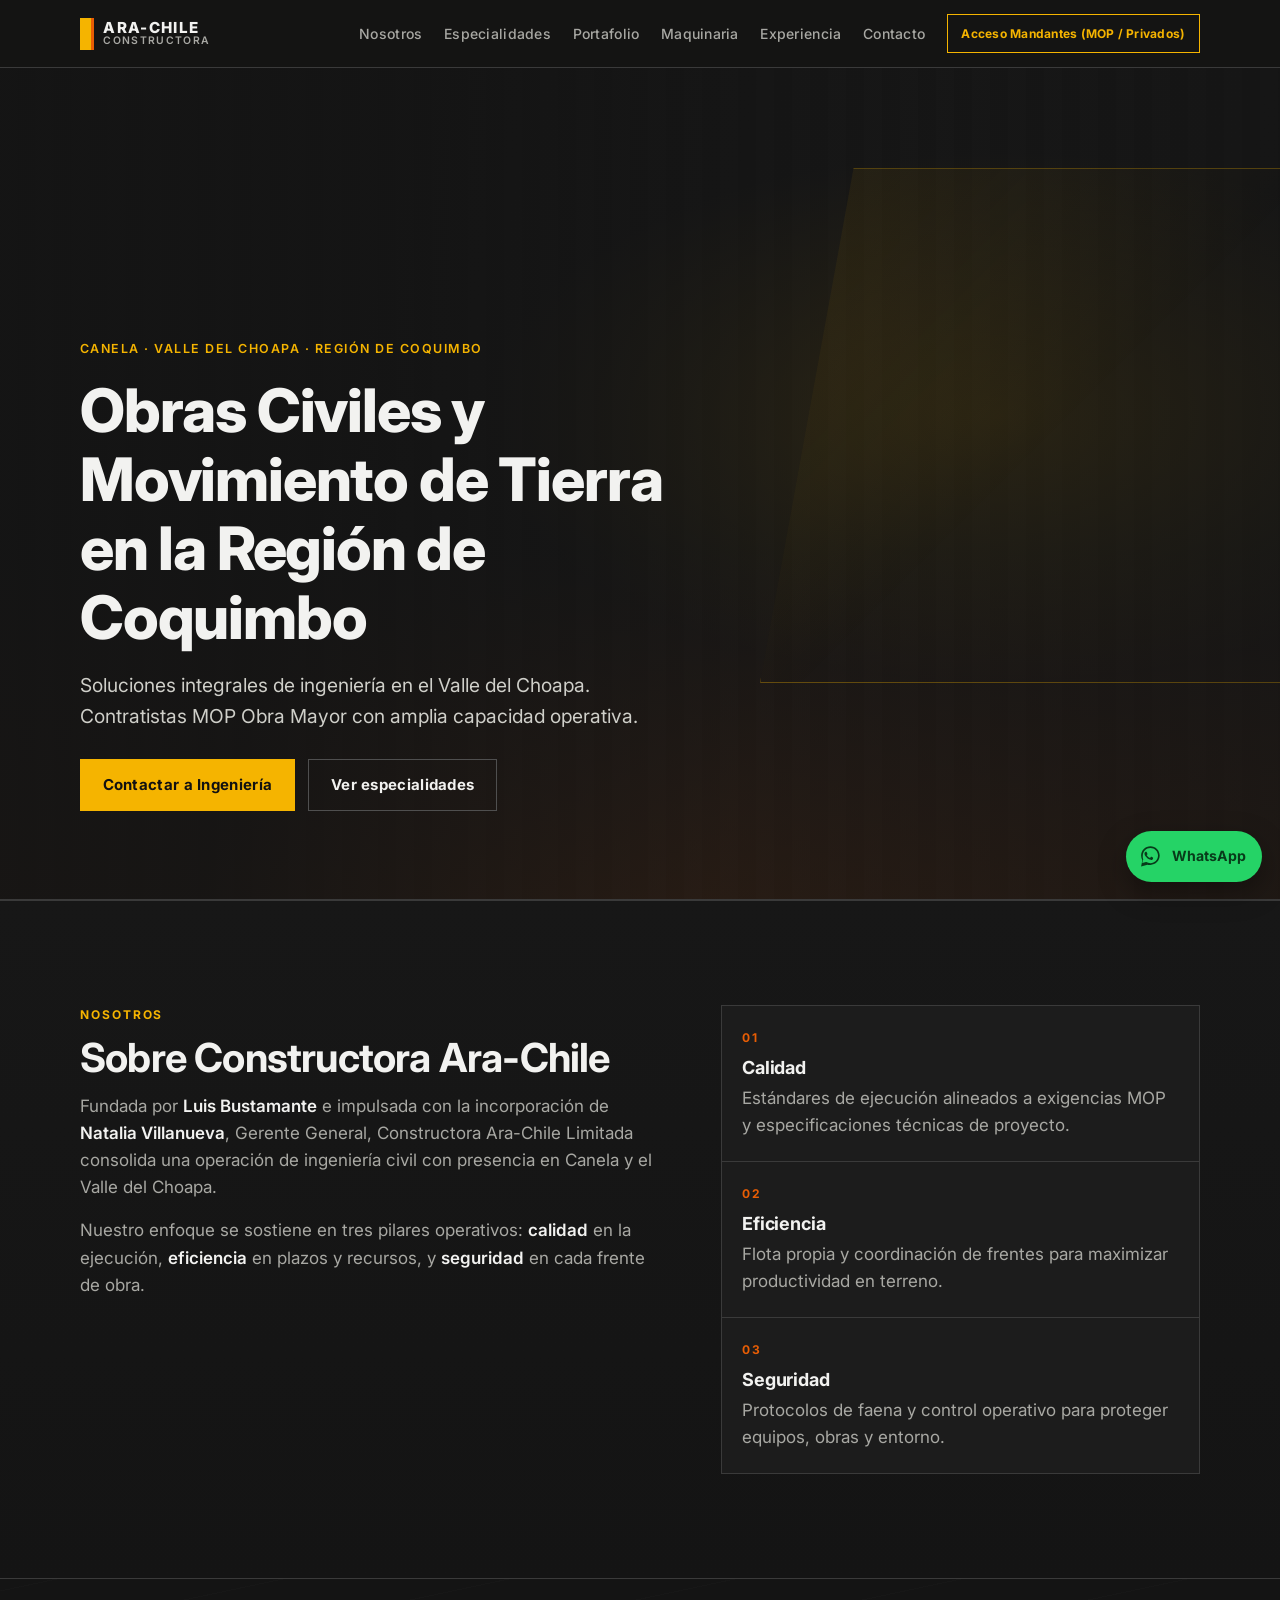
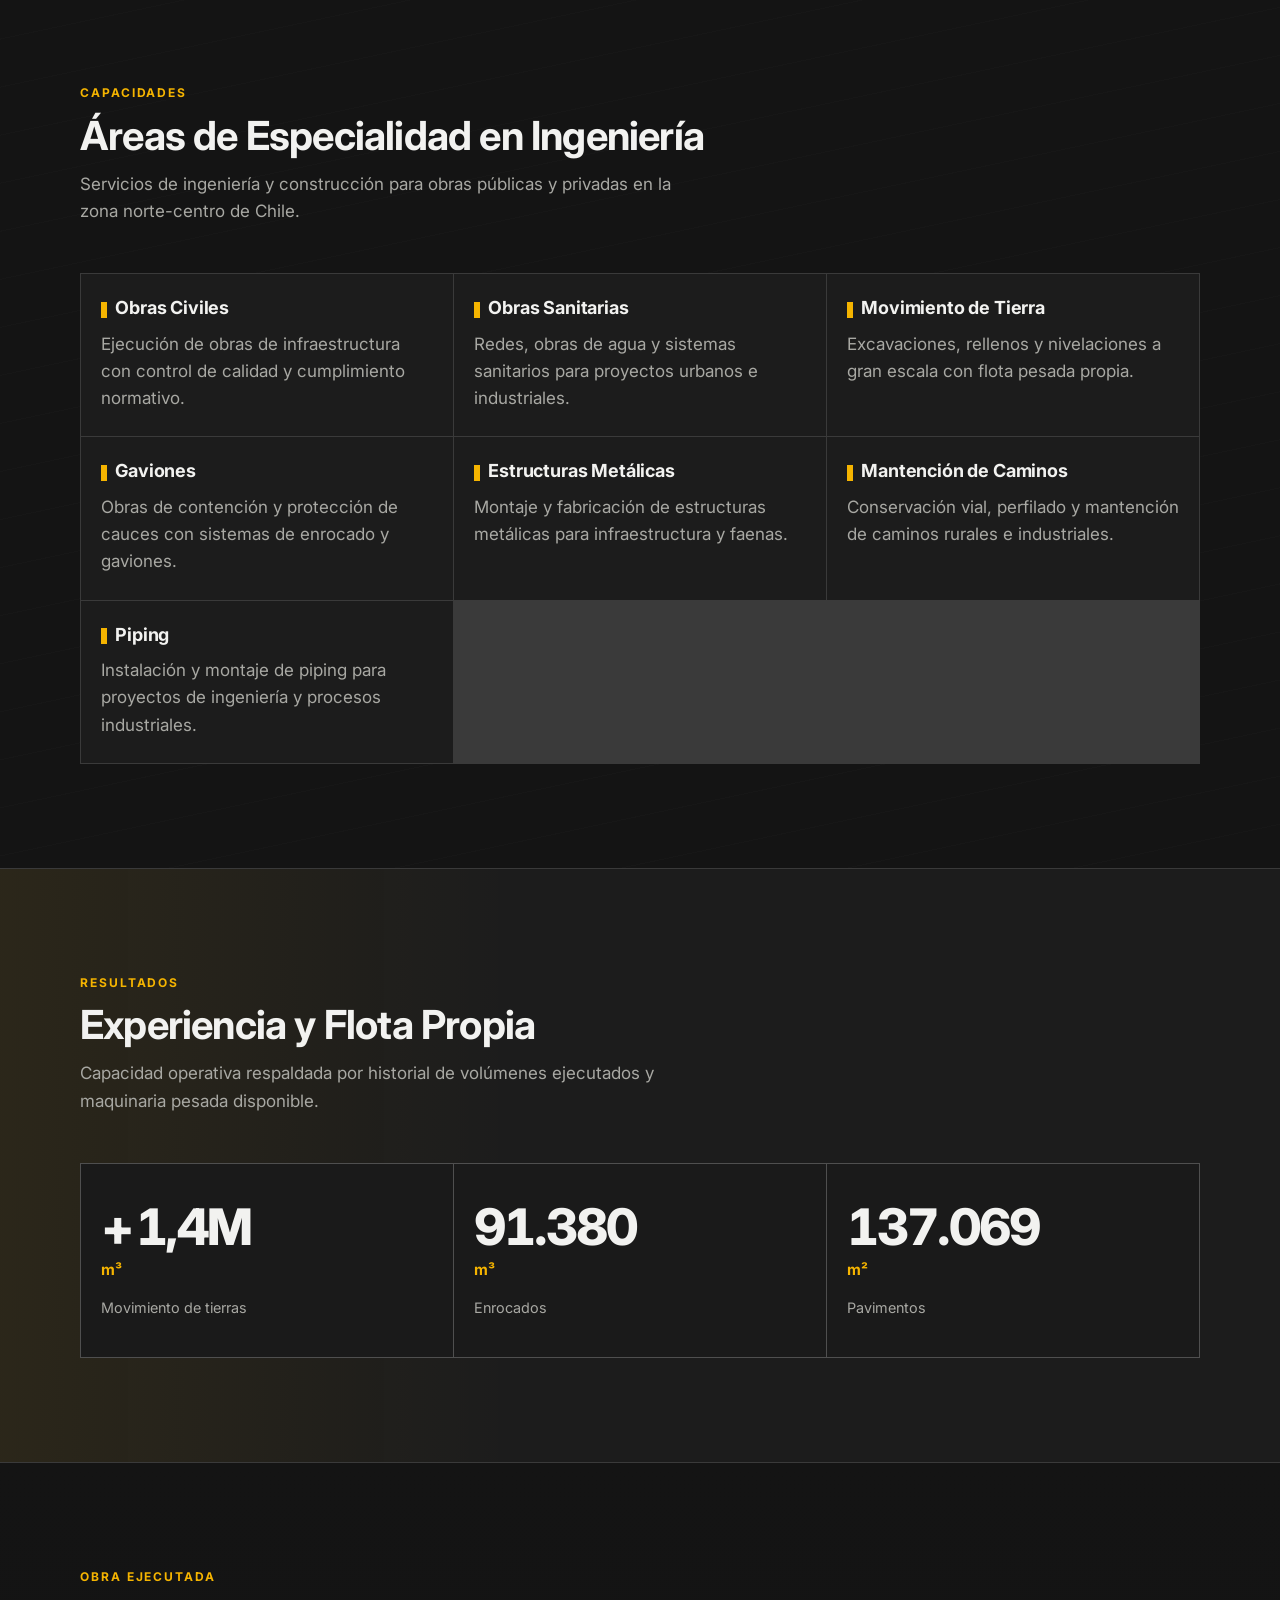
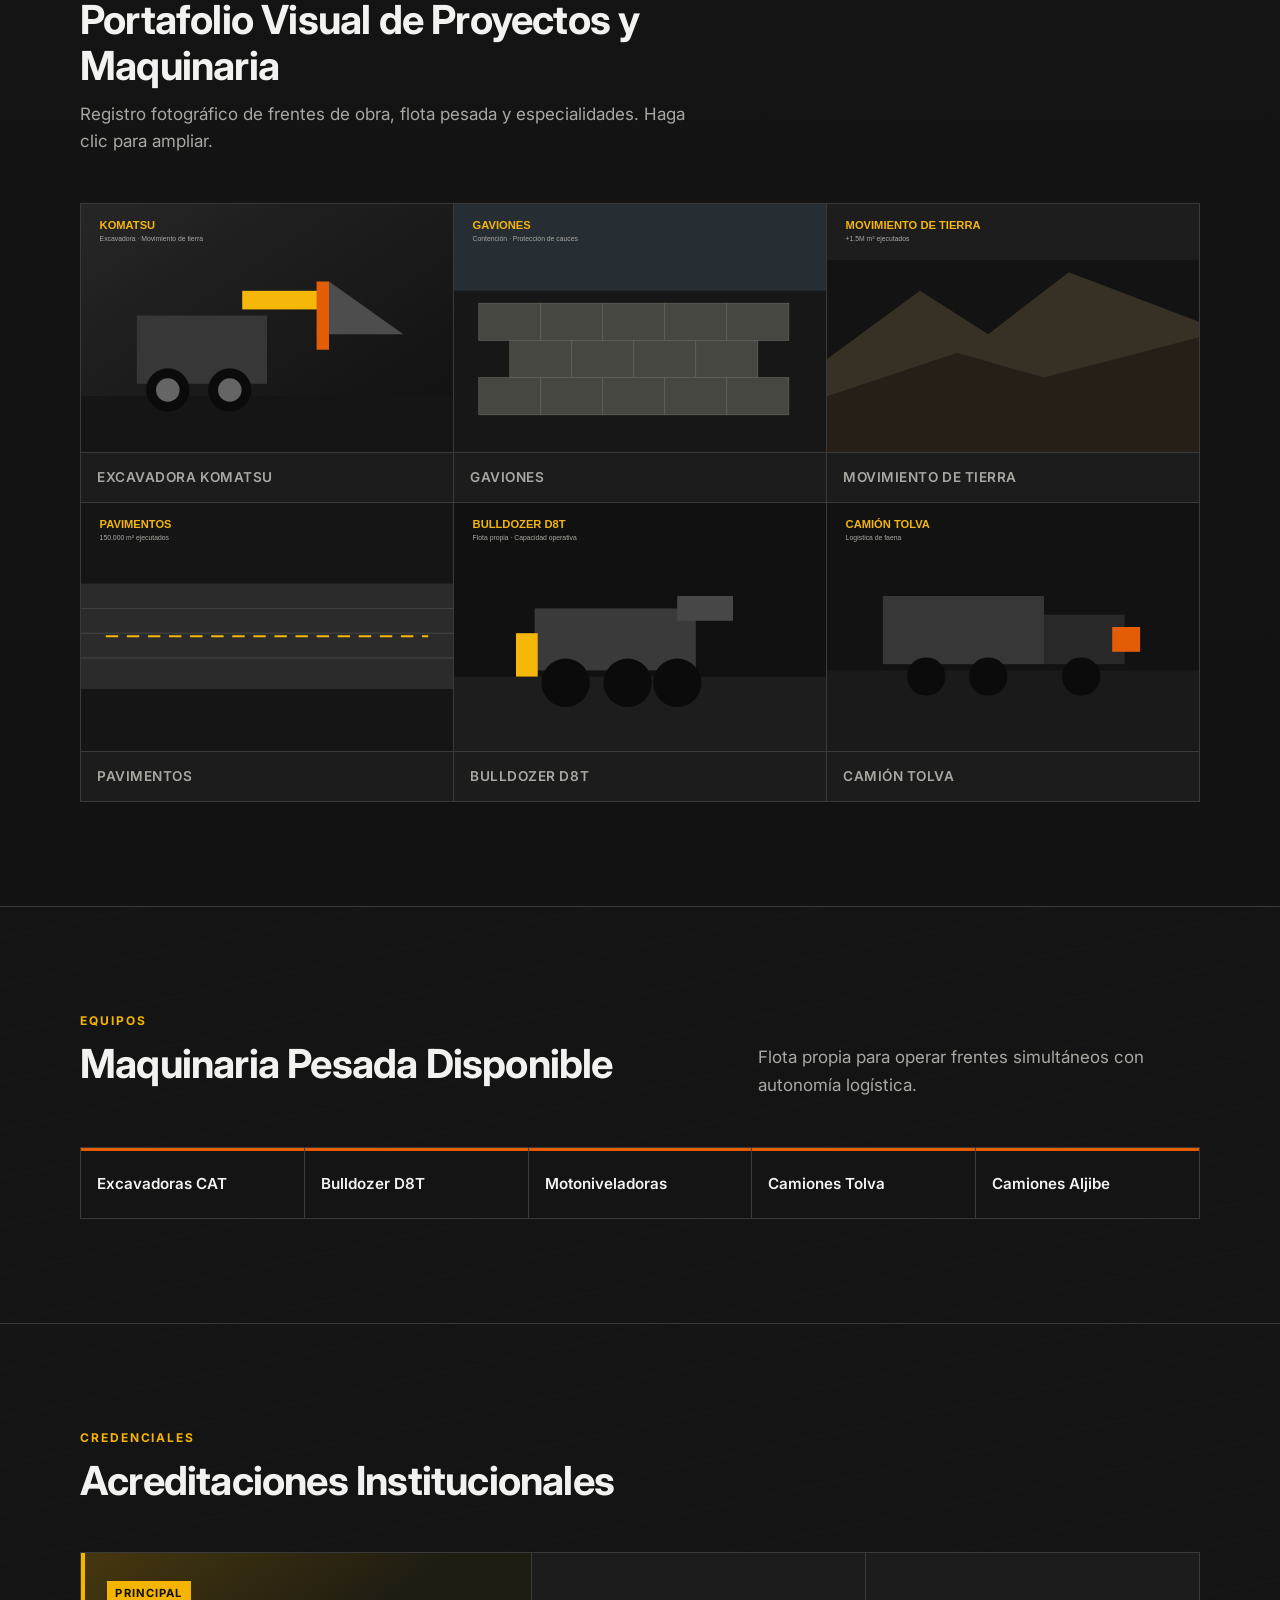
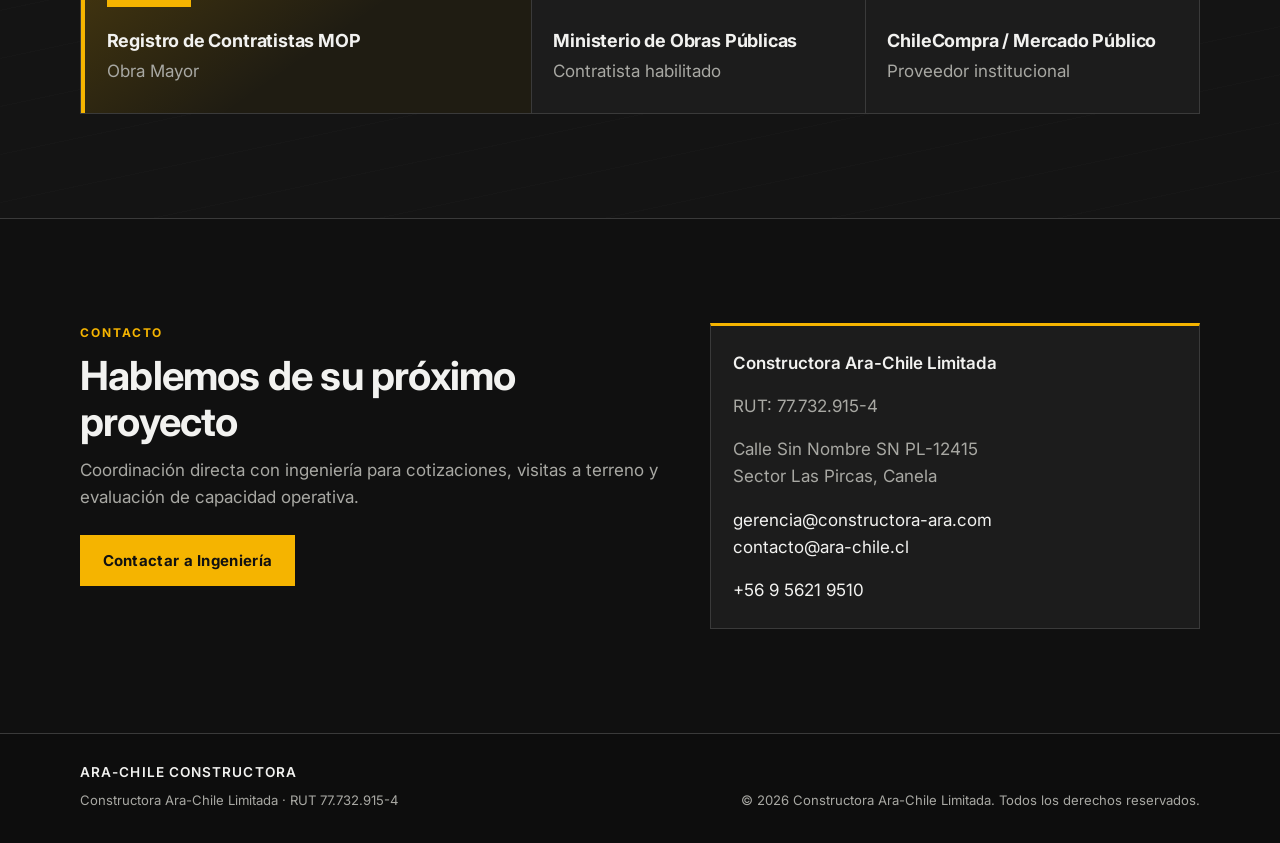
==== index.html @ ba10205c "feat: estructura inicial seo y portal de mandantes b2b para ara chile" ====
<!DOCTYPE html>
<html lang="es-CL">
<head>
  <meta charset="UTF-8">
  <meta name="viewport" content="width=device-width, initial-scale=1">
  <title>Constructora Ara-Chile | Obras Civiles y Movimiento de Tierra en Coquimbo y Choapa</title>
  <meta name="description" content="Empresa constructora en Canela, Valle del Choapa. Especialistas en obras civiles, sanitarias, gaviones y movimiento de tierra. Contratista MOP Obra Mayor.">
  <meta name="robots" content="index, follow">
  <meta name="geo.region" content="CL-CO">
  <meta name="geo.placename" content="Canela, Región de Coquimbo">
  <link rel="canonical" href="https://constructora-ara.com/">

  <meta property="og:type" content="website">
  <meta property="og:locale" content="es_CL">
  <meta property="og:title" content="Constructora Ara-Chile | Obras Civiles y Movimiento de Tierra">
  <meta property="og:description" content="Empresa constructora en Canela, Valle del Choapa. Especialistas en obras civiles, sanitarias, gaviones y movimiento de tierra. Contratista MOP Obra Mayor.">
  <meta property="og:url" content="https://constructora-ara.com/">

  <link rel="preconnect" href="https://fonts.googleapis.com">
  <link rel="preconnect" href="https://fonts.gstatic.com" crossorigin>
  <link href="https://fonts.googleapis.com/css2?family=Inter:wght@400;500;600;700;800&display=swap" rel="stylesheet">
  <link rel="stylesheet" href="style.css">

  <script type="application/ld+json">
  {
    "@context": "https://schema.org",
    "@type": "ConstructionBusiness",
    "name": "Constructora Ara-Chile Limitada",
    "alternateName": "ARA-CHILE CONSTRUCTORA",
    "legalName": "Constructora Ara-Chile Limitada",
    "taxID": "77.732.915-4",
    "url": "https://constructora-ara.com/",
    "telephone": "+56956219510",
    "email": [
      "gerencia@constructora-ara.com",
      "contacto@ara-chile.cl"
    ],
    "address": {
      "@type": "PostalAddress",
      "streetAddress": "Calle Sin Nombre SN PL-12415, Sector Las Pircas",
      "addressLocality": "Canela",
      "addressRegion": "Región de Coquimbo",
      "addressCountry": "CL"
    },
    "areaServed": [
      { "@type": "AdministrativeArea", "name": "Región de Coquimbo" },
      { "@type": "City", "name": "Canela" },
      { "@type": "Place", "name": "Valle del Choapa" }
    ],
    "founder": {
      "@type": "Person",
      "name": "Luis Bustamante"
    },
    "employee": {
      "@type": "Person",
      "name": "Natalia Villanueva",
      "jobTitle": "Gerente General"
    },
    "knowsAbout": [
      "Obras Civiles",
      "Obras Sanitarias",
      "Movimiento de Tierra",
      "Gaviones",
      "Estructuras Metálicas",
      "Mantención de Caminos",
      "Piping"
    ],
    "description": "Empresa constructora en Canela, Valle del Choapa. Especialistas en obras civiles, sanitarias, gaviones y movimiento de tierra. Contratista MOP Obra Mayor."
  }
  </script>
</head>
<body>
  <a class="skip-link" href="#contenido">Saltar al contenido</a>

  <header class="site-header">
    <div class="container header-inner">
      <a class="logo" href="#inicio" aria-label="ARA-CHILE Constructora — Inicio">
        <span class="logo-mark" aria-hidden="true"></span>
        <span class="logo-text">
          <strong>ARA-CHILE</strong>
          <span>CONSTRUCTORA</span>
        </span>
      </a>

      <button class="nav-toggle" type="button" aria-expanded="false" aria-controls="nav-principal" aria-label="Abrir menú">
        <span></span><span></span>
      </button>

      <nav id="nav-principal" class="site-nav" aria-label="Principal">
        <ul>
          <li><a href="#nosotros">Nosotros</a></li>
          <li><a href="#especialidades">Especialidades</a></li>
          <li><a href="#portafolio">Portafolio</a></li>
          <li><a href="#maquinaria">Maquinaria</a></li>
          <li><a href="#experiencia">Experiencia</a></li>
          <li><a href="#contacto">Contacto</a></li>
          <li>
            <button type="button" class="btn-mandantes" data-open-modal="modal-mandantes">
              Acceso Mandantes (MOP / Privados)
            </button>
          </li>
        </ul>
      </nav>
    </div>
  </header>

  <main id="contenido">
    <section id="inicio" class="hero" aria-labelledby="hero-title">
      <div class="hero-bg" aria-hidden="true"></div>
      <div class="container hero-content">
        <p class="hero-eyebrow">Canela · Valle del Choapa · Región de Coquimbo</p>
        <h1 id="hero-title">Obras Civiles y Movimiento de Tierra en la Región de Coquimbo</h1>
        <p class="hero-lead">Soluciones integrales de ingeniería en el Valle del Choapa. Contratistas MOP Obra Mayor con amplia capacidad operativa.</p>
        <div class="hero-cta">
          <a class="btn btn-primary" href="https://wa.me/56956219510?text=Hola%20Constructora%20Ara-Chile.%20Me%20interesa%20consultar%20por%20servicios%20de%20ingenier%C3%ADa%20en%20el%20Valle%20del%20Choapa." target="_blank" rel="noopener noreferrer">Contactar a Ingeniería</a>
          <a class="btn btn-ghost" href="#especialidades">Ver especialidades</a>
        </div>
      </div>
    </section>

    <section id="nosotros" class="section section-nosotros" aria-labelledby="nosotros-title">
      <div class="container split">
        <div class="split-copy">
          <p class="section-label">Nosotros</p>
          <h2 id="nosotros-title">Sobre Constructora Ara-Chile</h2>
          <p>Fundada por <strong>Luis Bustamante</strong> e impulsada con la incorporación de <strong>Natalia Villanueva</strong>, Gerente General, Constructora Ara-Chile Limitada consolida una operación de ingeniería civil con presencia en Canela y el Valle del Choapa.</p>
          <p>Nuestro enfoque se sostiene en tres pilares operativos: <strong>calidad</strong> en la ejecución, <strong>eficiencia</strong> en plazos y recursos, y <strong>seguridad</strong> en cada frente de obra.</p>
        </div>
        <ul class="pillars" aria-label="Pilares operativos">
          <li>
            <span class="pillar-num">01</span>
            <h3>Calidad</h3>
            <p>Estándares de ejecución alineados a exigencias MOP y especificaciones técnicas de proyecto.</p>
          </li>
          <li>
            <span class="pillar-num">02</span>
            <h3>Eficiencia</h3>
            <p>Flota propia y coordinación de frentes para maximizar productividad en terreno.</p>
          </li>
          <li>
            <span class="pillar-num">03</span>
            <h3>Seguridad</h3>
            <p>Protocolos de faena y control operativo para proteger equipos, obras y entorno.</p>
          </li>
        </ul>
      </div>
    </section>

    <section id="especialidades" class="section section-especialidades" aria-labelledby="especialidades-title">
      <div class="container">
        <div class="section-head">
          <p class="section-label">Capacidades</p>
          <h2 id="especialidades-title">Áreas de Especialidad en Ingeniería</h2>
          <p class="section-intro">Servicios de ingeniería y construcción para obras públicas y privadas en la zona norte-centro de Chile.</p>
        </div>

        <div class="specialty-grid">
          <article>
            <h3>Obras Civiles</h3>
            <p>Ejecución de obras de infraestructura con control de calidad y cumplimiento normativo.</p>
          </article>
          <article>
            <h3>Obras Sanitarias</h3>
            <p>Redes, obras de agua y sistemas sanitarios para proyectos urbanos e industriales.</p>
          </article>
          <article>
            <h3>Movimiento de Tierra</h3>
            <p>Excavaciones, rellenos y nivelaciones a gran escala con flota pesada propia.</p>
          </article>
          <article>
            <h3>Gaviones</h3>
            <p>Obras de contención y protección de cauces con sistemas de enrocado y gaviones.</p>
          </article>
          <article>
            <h3>Estructuras Metálicas</h3>
            <p>Montaje y fabricación de estructuras metálicas para infraestructura y faenas.</p>
          </article>
          <article>
            <h3>Mantención de Caminos</h3>
            <p>Conservación vial, perfilado y mantención de caminos rurales e industriales.</p>
          </article>
          <article class="specialty-wide">
            <h3>Piping</h3>
            <p>Instalación y montaje de piping para proyectos de ingeniería y procesos industriales.</p>
          </article>
        </div>
      </div>
    </section>

    <section id="experiencia" class="section section-experiencia" aria-labelledby="experiencia-title">
      <div class="container">
        <div class="section-head">
          <p class="section-label">Resultados</p>
          <h2 id="experiencia-title">Experiencia y Flota Propia</h2>
          <p class="section-intro">Capacidad operativa respaldada por historial de volúmenes ejecutados y maquinaria pesada disponible.</p>
        </div>

        <div class="stats" role="list" aria-label="Métricas de experiencia">
          <div class="stat" role="listitem">
            <p class="stat-value">
              <span class="stat-prefix">+</span><span class="counter" data-target="1500000" data-suffix="M" data-divisor="1000000" data-decimals="1">0</span>
            </p>
            <p class="stat-unit">m³</p>
            <p class="stat-label">Movimiento de tierras</p>
          </div>
          <div class="stat" role="listitem">
            <p class="stat-value">
              <span class="counter" data-target="100000">0</span>
            </p>
            <p class="stat-unit">m³</p>
            <p class="stat-label">Enrocados</p>
          </div>
          <div class="stat" role="listitem">
            <p class="stat-value">
              <span class="counter" data-target="150000">0</span>
            </p>
            <p class="stat-unit">m²</p>
            <p class="stat-label">Pavimentos</p>
          </div>
        </div>
      </div>
    </section>

    <section id="portafolio" class="section section-portafolio" aria-labelledby="portafolio-title">
      <div class="container">
        <div class="section-head">
          <p class="section-label">Obra ejecutada</p>
          <h2 id="portafolio-title">Portafolio Visual de Proyectos y Maquinaria</h2>
          <p class="section-intro">Registro fotográfico de frentes de obra, flota pesada y especialidades. Haga clic para ampliar.</p>
        </div>

        <div class="gallery-grid">
          <figure class="gallery-item">
            <button type="button" class="gallery-trigger" aria-label="Ampliar: Excavadora KOMATSU">
              <img class="img-lightbox" src="assets/portfolio-komatsu.svg" alt="Excavadora KOMATSU en faena de movimiento de tierra" width="1200" height="800" loading="lazy">
            </button>
            <figcaption>Excavadora KOMATSU</figcaption>
          </figure>
          <figure class="gallery-item">
            <button type="button" class="gallery-trigger" aria-label="Ampliar: Obra de gaviones">
              <img class="img-lightbox" src="assets/portfolio-gaviones.svg" alt="Obra de gaviones para contención y protección de cauces" width="1200" height="800" loading="lazy">
            </button>
            <figcaption>Gaviones</figcaption>
          </figure>
          <figure class="gallery-item">
            <button type="button" class="gallery-trigger" aria-label="Ampliar: Movimiento de tierra">
              <img class="img-lightbox" src="assets/portfolio-tierra.svg" alt="Frente de movimiento de tierra en el Valle del Choapa" width="1200" height="800" loading="lazy">
            </button>
            <figcaption>Movimiento de Tierra</figcaption>
          </figure>
          <figure class="gallery-item">
            <button type="button" class="gallery-trigger" aria-label="Ampliar: Pavimentos">
              <img class="img-lightbox" src="assets/portfolio-pavimentos.svg" alt="Pavimentos ejecutados en obra vial" width="1200" height="800" loading="lazy">
            </button>
            <figcaption>Pavimentos</figcaption>
          </figure>
          <figure class="gallery-item">
            <button type="button" class="gallery-trigger" aria-label="Ampliar: Bulldozer D8T">
              <img class="img-lightbox" src="assets/portfolio-d8t.svg" alt="Bulldozer D8T de flota propia Ara-Chile" width="1200" height="800" loading="lazy">
            </button>
            <figcaption>Bulldozer D8T</figcaption>
          </figure>
          <figure class="gallery-item">
            <button type="button" class="gallery-trigger" aria-label="Ampliar: Camión Tolva">
              <img class="img-lightbox" src="assets/portfolio-tolva.svg" alt="Camión tolva en logística de faena" width="1200" height="800" loading="lazy">
            </button>
            <figcaption>Camión Tolva</figcaption>
          </figure>
        </div>
      </div>
    </section>

    <section id="maquinaria" class="section section-maquinaria" aria-labelledby="maquinaria-title">
      <div class="container">
        <div class="section-head section-head-inline">
          <div>
            <p class="section-label">Equipos</p>
            <h2 id="maquinaria-title">Maquinaria Pesada Disponible</h2>
          </div>
          <p class="section-intro">Flota propia para operar frentes simultáneos con autonomía logística.</p>
        </div>

        <ul class="fleet-list">
          <li>Excavadoras CAT</li>
          <li>Bulldozer D8T</li>
          <li>Motoniveladoras</li>
          <li>Camiones Tolva</li>
          <li>Camiones Aljibe</li>
        </ul>
      </div>
    </section>

    <section id="acreditaciones" class="section section-acreditaciones" aria-labelledby="acreditaciones-title">
      <div class="container">
        <div class="section-head">
          <p class="section-label">Credenciales</p>
          <h2 id="acreditaciones-title">Acreditaciones Institucionales</h2>
        </div>

        <ul class="cred-grid" aria-label="Acreditaciones">
          <li class="cred cred-featured">
            <span class="cred-tag">Principal</span>
            <h3>Registro de Contratistas MOP</h3>
            <p>Obra Mayor</p>
          </li>
          <li class="cred">
            <h3>Ministerio de Obras Públicas</h3>
            <p>Contratista habilitado</p>
          </li>
          <li class="cred">
            <h3>ChileCompra / Mercado Público</h3>
            <p>Proveedor institucional</p>
          </li>
        </ul>
      </div>
    </section>

    <section id="contacto" class="section section-contacto" aria-labelledby="contacto-title">
      <div class="container contacto-grid">
        <div>
          <p class="section-label">Contacto</p>
          <h2 id="contacto-title">Hablemos de su próximo proyecto</h2>
          <p>Coordinación directa con ingeniería para cotizaciones, visitas a terreno y evaluación de capacidad operativa.</p>
          <a class="btn btn-primary" href="https://wa.me/56956219510?text=Hola%20Constructora%20Ara-Chile.%20Me%20interesa%20consultar%20por%20servicios%20de%20ingenier%C3%ADa%20en%20el%20Valle%20del%20Choapa." target="_blank" rel="noopener noreferrer">Contactar a Ingeniería</a>
        </div>

        <address class="contact-card">
          <p><strong>Constructora Ara-Chile Limitada</strong></p>
          <p>RUT: 77.732.915-4</p>
          <p>Calle Sin Nombre SN PL-12415<br>Sector Las Pircas, Canela</p>
          <p>
            <a href="mailto:gerencia@constructora-ara.com">gerencia@constructora-ara.com</a><br>
            <a href="mailto:contacto@ara-chile.cl">contacto@ara-chile.cl</a>
          </p>
          <p><a href="tel:+56956219510">+56 9 5621 9510</a></p>
        </address>
      </div>
    </section>
  </main>

  <footer class="site-footer">
    <div class="container footer-inner">
      <div class="footer-brand">
        <strong>ARA-CHILE CONSTRUCTORA</strong>
        <p>Constructora Ara-Chile Limitada · RUT 77.732.915-4</p>
      </div>
      <p class="footer-meta">&copy; <span id="year"></span> Constructora Ara-Chile Limitada. Todos los derechos reservados.</p>
    </div>
  </footer>

  <!-- Modal Mandantes MOP / Privados -->
  <dialog id="modal-mandantes" class="modal-mandantes" aria-labelledby="modal-mandantes-title">
    <div class="modal-panel">
      <button type="button" class="modal-close" data-close-modal aria-label="Cerrar portal mandantes">&times;</button>
      <p class="section-label">Acceso restringido</p>
      <h2 id="modal-mandantes-title">Portal de Avance de Obra</h2>
      <p class="modal-lead">Acceso exclusivo para mandantes e Inspectores Fiscales.</p>

      <form class="mandantes-form" action="#" method="post" novalidate>
        <div class="form-field">
          <label for="proyecto-id">ID de Proyecto (Ej: MOP-CH-2026)</label>
          <input id="proyecto-id" name="proyecto_id" type="text" autocomplete="username" placeholder="MOP-CH-2026" required>
        </div>
        <div class="form-field">
          <label for="proyecto-pass">Contraseña</label>
          <input id="proyecto-pass" name="password" type="password" autocomplete="current-password" required>
        </div>
        <button class="btn btn-primary btn-block" type="submit">Acceder a Documentos</button>
        <p class="form-help">Para credenciales de acceso, contacte a <a href="mailto:gerencia@constructora-ara.com">gerencia@constructora-ara.com</a>.</p>
      </form>
    </div>
  </dialog>

  <!-- Lightbox nativo -->
  <div id="lightbox" class="lightbox" hidden aria-hidden="true" role="dialog" aria-modal="true" aria-label="Vista ampliada de imagen">
    <button type="button" class="lightbox-close" data-lightbox-close aria-label="Cerrar imagen">&times;</button>
    <figure class="lightbox-figure">
      <img id="lightbox-img" src="" alt="">
      <figcaption id="lightbox-caption"></figcaption>
    </figure>
  </div>

  <!-- WhatsApp flotante -->
  <a
    class="wa-float"
    href="https://wa.me/56956219510?text=Hola%20Constructora%20Ara-Chile.%20Me%20interesa%20consultar%20por%20servicios%20de%20ingenier%C3%ADa%20en%20el%20Valle%20del%20Choapa."
    target="_blank"
    rel="noopener noreferrer"
    aria-label="Contactar por WhatsApp"
  >
    <svg viewBox="0 0 32 32" aria-hidden="true" focusable="false">
      <path fill="currentColor" d="M19.11 17.47c-.28-.14-1.65-.81-1.9-.9-.26-.1-.44-.14-.63.14-.19.28-.72.9-.88 1.08-.16.19-.33.21-.6.07-.28-.14-1.16-.43-2.21-1.36-.82-.73-1.37-1.63-1.53-1.9-.16-.28-.02-.43.12-.57.12-.12.28-.33.42-.49.14-.16.19-.28.28-.47.1-.19.05-.35-.02-.49-.07-.14-.63-1.51-.86-2.07-.23-.55-.46-.47-.63-.48h-.54c-.19 0-.49.07-.75.35-.26.28-.98.96-.98 2.33s1 2.7 1.14 2.89c.14.19 1.97 3 4.77 4.21 1.78.77 2.27.84 3.09.71.5-.08 1.65-.67 1.88-1.32.23-.65.23-1.2.16-1.32-.07-.11-.26-.18-.54-.32z"/>
      <path fill="currentColor" d="M16.02 3C9.39 3 4 8.38 4 15c0 2.18.59 4.23 1.62 5.99L4 29l8.2-2.15A11.9 11.9 0 0 0 16.02 27C22.65 27 28 21.62 28 15S22.65 3 16.02 3zm0 21.82c-1.93 0-3.72-.53-5.27-1.45l-.38-.23-4.87 1.28 1.3-4.74-.25-.4A9.78 9.78 0 0 1 6.2 15c0-5.42 4.41-9.82 9.82-9.82 5.42 0 9.82 4.4 9.82 9.82 0 5.41-4.4 9.82-9.82 9.82z"/>
    </svg>
    <span>WhatsApp</span>
  </a>

  <script src="main.js" defer></script>
</body>
</html>
---- style.css ----
/* Constructora Ara-Chile — industrial / brutalist */
:root {
  --bg: #141414;
  --bg-elevated: #1c1c1c;
  --bg-soft: #242424;
  --surface: #2a2a2a;
  --line: #3a3a3a;
  --line-strong: #4f4f4f;
  --text: #f2f2f0;
  --text-muted: #a8a8a3;
  --accent: #f5b400;
  --accent-hot: #e85d04;
  --accent-ink: #111111;
  --max: 1120px;
  --gutter: clamp(1.25rem, 4vw, 2rem);
  --header-h: 4.25rem;
  --font: "Inter", system-ui, -apple-system, sans-serif;
  --ease: cubic-bezier(0.22, 1, 0.36, 1);
}

*,
*::before,
*::after {
  box-sizing: border-box;
}

html {
  scroll-behavior: smooth;
}

body {
  margin: 0;
  font-family: var(--font);
  font-size: 1.0625rem;
  line-height: 1.6;
  color: var(--text);
  background:
    linear-gradient(180deg, rgba(245, 180, 0, 0.04), transparent 28%),
    repeating-linear-gradient(
      -12deg,
      transparent,
      transparent 46px,
      rgba(255, 255, 255, 0.012) 46px,
      rgba(255, 255, 255, 0.012) 47px
    ),
    var(--bg);
  -webkit-font-smoothing: antialiased;
  text-rendering: optimizeLegibility;
}

body.nav-open,
body.modal-open,
body.lightbox-open {
  overflow: hidden;
}

img {
  max-width: 100%;
  display: block;
}

a {
  color: inherit;
  text-decoration-thickness: 1px;
  text-underline-offset: 0.2em;
}

a:hover {
  color: var(--accent);
}

h1,
h2,
h3 {
  line-height: 1.15;
  letter-spacing: -0.02em;
  margin: 0 0 0.75rem;
  font-weight: 700;
}

h1 {
  font-size: clamp(2.15rem, 5.5vw, 3.75rem);
  max-width: 16ch;
  font-weight: 800;
}

h2 {
  font-size: clamp(1.75rem, 3.5vw, 2.5rem);
}

h3 {
  font-size: 1.125rem;
  letter-spacing: -0.01em;
}

p {
  margin: 0 0 1rem;
  color: var(--text-muted);
}

p:last-child {
  margin-bottom: 0;
}

strong {
  color: var(--text);
  font-weight: 600;
}

ul {
  margin: 0;
  padding: 0;
  list-style: none;
}

.container {
  width: min(100% - (var(--gutter) * 2), var(--max));
  margin-inline: auto;
}

.skip-link {
  position: absolute;
  left: var(--gutter);
  top: -100px;
  z-index: 1000;
  background: var(--accent);
  color: var(--accent-ink);
  padding: 0.65rem 1rem;
  font-weight: 700;
  text-decoration: none;
}

.skip-link:focus {
  top: 0.75rem;
}

/* Header */
.site-header {
  position: sticky;
  top: 0;
  z-index: 100;
  height: var(--header-h);
  border-bottom: 1px solid var(--line);
  background: rgba(20, 20, 20, 0.92);
  backdrop-filter: blur(10px);
}

.header-inner {
  height: 100%;
  display: flex;
  align-items: center;
  justify-content: space-between;
  gap: 1rem;
}

.logo {
  display: inline-flex;
  align-items: center;
  gap: 0.75rem;
  text-decoration: none;
  color: var(--text);
}

.logo:hover {
  color: var(--text);
}

.logo-mark {
  width: 0.7rem;
  height: 2rem;
  background: var(--accent);
  box-shadow: 3px 0 0 var(--accent-hot);
}

.logo-text {
  display: flex;
  flex-direction: column;
  line-height: 1.05;
  letter-spacing: 0.08em;
  text-transform: uppercase;
}

.logo-text strong {
  font-size: 0.95rem;
  font-weight: 800;
}

.logo-text span {
  font-size: 0.65rem;
  color: var(--text-muted);
  font-weight: 600;
}

.site-nav ul {
  display: flex;
  gap: 1.35rem;
  align-items: center;
}

.site-nav a {
  text-decoration: none;
  font-size: 0.875rem;
  font-weight: 500;
  letter-spacing: 0.02em;
  color: var(--text-muted);
}

.site-nav a:hover,
.site-nav a:focus-visible {
  color: var(--accent);
}

.btn-mandantes {
  display: inline-flex;
  align-items: center;
  justify-content: center;
  min-height: 2.4rem;
  padding: 0.45rem 0.85rem;
  border: 1px solid var(--accent);
  background: transparent;
  color: var(--accent);
  font-family: inherit;
  font-size: 0.75rem;
  font-weight: 700;
  letter-spacing: 0.02em;
  cursor: pointer;
  transition: background 0.25s var(--ease), color 0.25s var(--ease);
}

.btn-mandantes:hover,
.btn-mandantes:focus-visible {
  background: var(--accent);
  color: var(--accent-ink);
  outline: none;
}

.nav-toggle {
  display: none;
  width: 2.5rem;
  height: 2.5rem;
  border: 1px solid var(--line-strong);
  background: transparent;
  padding: 0;
  cursor: pointer;
}

.nav-toggle span {
  display: block;
  width: 1.1rem;
  height: 2px;
  margin: 0.28rem auto;
  background: var(--text);
}

/* Buttons */
.btn {
  display: inline-flex;
  align-items: center;
  justify-content: center;
  min-height: 3rem;
  padding: 0.8rem 1.35rem;
  font-family: inherit;
  font-size: 0.9375rem;
  font-weight: 700;
  letter-spacing: 0.02em;
  text-decoration: none;
  border: 1px solid transparent;
  transition: transform 0.25s var(--ease), background 0.25s var(--ease), color 0.25s var(--ease), border-color 0.25s var(--ease);
}

.btn:hover {
  transform: translateY(-1px);
}

.btn-primary {
  background: var(--accent);
  color: var(--accent-ink);
}

.btn-primary:hover {
  background: #ffc933;
  color: var(--accent-ink);
}

.btn-ghost {
  border-color: var(--line-strong);
  color: var(--text);
  background: transparent;
}

.btn-ghost:hover {
  border-color: var(--accent);
  color: var(--accent);
}

/* Sections */
.section {
  padding: clamp(4rem, 9vw, 6.5rem) 0;
  border-top: 1px solid var(--line);
}

.section-label {
  margin: 0 0 0.65rem;
  font-size: 0.75rem;
  font-weight: 700;
  letter-spacing: 0.16em;
  text-transform: uppercase;
  color: var(--accent);
}

.section-head {
  margin-bottom: clamp(2rem, 5vw, 3rem);
  max-width: 42rem;
}

.section-head-inline {
  display: grid;
  gap: 1rem;
  max-width: none;
}

.section-intro {
  margin-top: 0.75rem;
  max-width: 38rem;
}

/* Hero */
.hero {
  position: relative;
  min-height: calc(100svh - var(--header-h));
  display: grid;
  align-items: end;
  padding: clamp(3rem, 8vw, 6rem) 0 clamp(3.5rem, 8vw, 5.5rem);
  overflow: hidden;
  border-bottom: 1px solid var(--line);
}

.hero-bg {
  position: absolute;
  inset: 0;
  background:
    linear-gradient(105deg, rgba(20, 20, 20, 0.92) 28%, rgba(20, 20, 20, 0.55) 62%, rgba(20, 20, 20, 0.75)),
    linear-gradient(0deg, rgba(232, 93, 4, 0.18), transparent 42%),
    radial-gradient(ellipse 70% 55% at 78% 42%, rgba(245, 180, 0, 0.22), transparent 58%),
    repeating-linear-gradient(
      90deg,
      #1a1a1a 0,
      #1a1a1a 18px,
      #171717 18px,
      #171717 36px
    );
  z-index: 0;
}

.hero-bg::after {
  content: "";
  position: absolute;
  right: 0;
  top: 12%;
  width: min(48vw, 520px);
  height: 62%;
  border: 1px solid rgba(245, 180, 0, 0.28);
  border-right: 0;
  clip-path: polygon(18% 0, 100% 0, 100% 100%, 0 100%);
  background: linear-gradient(135deg, rgba(245, 180, 0, 0.08), transparent 55%);
  animation: frame-in 1.1s var(--ease) both;
}

.hero-content {
  position: relative;
  z-index: 1;
}

.hero-eyebrow {
  margin: 0 0 1.1rem;
  font-size: 0.78rem;
  font-weight: 600;
  letter-spacing: 0.12em;
  text-transform: uppercase;
  color: var(--accent);
}

.hero-lead {
  max-width: 38rem;
  margin: 1.1rem 0 1.75rem;
  font-size: clamp(1.05rem, 2vw, 1.2rem);
  color: #cfcfc9;
}

.hero-cta {
  display: flex;
  flex-wrap: wrap;
  gap: 0.85rem;
}

.hero-content h1,
.hero-lead,
.hero-eyebrow,
.hero-cta {
  animation: rise 0.85s var(--ease) both;
}

.hero-lead {
  animation-delay: 0.08s;
}

.hero-cta {
  animation-delay: 0.16s;
}

@keyframes rise {
  from {
    opacity: 0;
    transform: translateY(18px);
  }
  to {
    opacity: 1;
    transform: translateY(0);
  }
}

@keyframes frame-in {
  from {
    opacity: 0;
    transform: translateX(24px);
  }
  to {
    opacity: 1;
    transform: translateX(0);
  }
}

/* Nosotros */
.section-nosotros {
  background: linear-gradient(180deg, #171717, var(--bg));
}

.split {
  display: grid;
  gap: clamp(2rem, 5vw, 3.5rem);
}

.split-copy {
  max-width: 38rem;
}

.pillars {
  display: grid;
  gap: 1px;
  background: var(--line);
  border: 1px solid var(--line);
}

.pillars li {
  background: var(--bg-elevated);
  padding: 1.35rem 1.25rem;
}

.pillar-num {
  display: block;
  margin-bottom: 0.7rem;
  font-size: 0.75rem;
  font-weight: 700;
  letter-spacing: 0.12em;
  color: var(--accent-hot);
}

.pillars h3 {
  margin-bottom: 0.4rem;
}

/* Especialidades */
.specialty-grid {
  display: grid;
  grid-template-columns: repeat(2, minmax(0, 1fr));
  gap: 1px;
  background: var(--line);
  border: 1px solid var(--line);
}

.specialty-grid article {
  background: var(--bg-elevated);
  padding: 1.5rem 1.25rem;
  transition: background 0.25s var(--ease);
}

.specialty-grid article:hover {
  background: var(--bg-soft);
}

.specialty-grid h3 {
  position: relative;
  padding-left: 0.9rem;
}

.specialty-grid h3::before {
  content: "";
  position: absolute;
  left: 0;
  top: 0.2em;
  width: 0.35rem;
  height: 0.9em;
  background: var(--accent);
}

.specialty-wide {
  grid-column: 1 / -1;
}

/* Stats */
.section-experiencia {
  background:
    linear-gradient(90deg, rgba(245, 180, 0, 0.07), transparent 40%),
    var(--bg-elevated);
}

.stats {
  display: grid;
  grid-template-columns: repeat(3, minmax(0, 1fr));
  gap: 1px;
  background: var(--line-strong);
  border: 1px solid var(--line-strong);
}

.stat {
  background: #1a1a1a;
  padding: clamp(1.5rem, 4vw, 2.4rem) 1.25rem;
  text-align: left;
}

.stat-value {
  margin: 0;
  font-size: clamp(2rem, 5vw, 3.15rem);
  font-weight: 800;
  letter-spacing: -0.04em;
  color: var(--text);
  line-height: 1;
}

.stat-unit {
  margin: 0.35rem 0 0.85rem;
  font-size: 0.95rem;
  font-weight: 700;
  color: var(--accent);
}

.stat-label {
  margin: 0;
  font-size: 0.9rem;
  color: var(--text-muted);
}

/* Maquinaria */
.fleet-list {
  display: grid;
  grid-template-columns: repeat(5, minmax(0, 1fr));
  gap: 1px;
  background: var(--line);
  border: 1px solid var(--line);
}

.fleet-list li {
  background: var(--bg);
  padding: 1.35rem 1rem;
  font-weight: 600;
  font-size: 0.95rem;
  border-top: 3px solid var(--accent-hot);
}

/* Acreditaciones */
.cred-grid {
  display: grid;
  grid-template-columns: 1.35fr 1fr 1fr;
  gap: 1px;
  background: var(--line);
  border: 1px solid var(--line);
}

.cred {
  background: var(--bg-elevated);
  padding: 1.75rem 1.35rem;
  min-height: 10rem;
  display: flex;
  flex-direction: column;
  justify-content: flex-end;
}

.cred h3 {
  margin-bottom: 0.4rem;
}

.cred p {
  margin: 0;
}

.cred-featured {
  background:
    linear-gradient(145deg, rgba(245, 180, 0, 0.18), transparent 55%),
    #1f1c12;
  border-left: 4px solid var(--accent);
}

.cred-tag {
  display: inline-block;
  margin-bottom: auto;
  align-self: flex-start;
  padding: 0.25rem 0.55rem;
  font-size: 0.7rem;
  font-weight: 700;
  letter-spacing: 0.1em;
  text-transform: uppercase;
  color: var(--accent-ink);
  background: var(--accent);
}

/* Contacto */
.section-contacto {
  background: #101010;
}

.contacto-grid {
  display: grid;
  gap: 2rem;
  align-items: start;
}

.contacto-grid .btn {
  margin-top: 0.5rem;
}

.contact-card {
  font-style: normal;
  background: var(--bg-elevated);
  border: 1px solid var(--line);
  border-top: 3px solid var(--accent);
  padding: 1.5rem 1.35rem;
}

.contact-card a {
  text-decoration: none;
  color: var(--text);
}

.contact-card a:hover {
  color: var(--accent);
}

.contact-card p + p {
  margin-top: 0.85rem;
}

/* Footer */
.site-footer {
  border-top: 1px solid var(--line);
  padding: 1.75rem 0 2rem;
  background: #0d0d0d;
}

.footer-inner {
  display: flex;
  flex-wrap: wrap;
  gap: 1rem;
  justify-content: space-between;
  align-items: end;
}

.footer-brand strong {
  display: block;
  letter-spacing: 0.08em;
  font-size: 0.85rem;
}

.footer-brand p,
.footer-meta {
  margin: 0.35rem 0 0;
  font-size: 0.82rem;
  color: var(--text-muted);
}

/* Responsive */
@media (min-width: 768px) {
  .split {
    grid-template-columns: 1.1fr 0.9fr;
    align-items: start;
  }

  .section-head-inline {
    grid-template-columns: 1.2fr 0.8fr;
    align-items: end;
  }

  .contacto-grid {
    grid-template-columns: 1.1fr 0.9fr;
  }
}

@media (min-width: 900px) {
  .specialty-grid {
    grid-template-columns: repeat(3, minmax(0, 1fr));
  }

  .specialty-wide {
    grid-column: auto;
  }
}

@media (max-width: 900px) {
  .fleet-list {
    grid-template-columns: repeat(2, minmax(0, 1fr));
  }

  .cred-grid {
    grid-template-columns: 1fr;
  }
}

@media (max-width: 760px) {
  .nav-toggle {
    display: inline-block;
  }

  .site-nav {
    position: fixed;
    inset: var(--header-h) 0 auto 0;
    background: rgba(14, 14, 14, 0.98);
    border-bottom: 1px solid var(--line);
    padding: 1rem var(--gutter) 1.25rem;
    transform: translateY(-120%);
    opacity: 0;
    pointer-events: none;
    transition: transform 0.3s var(--ease), opacity 0.3s var(--ease);
  }

  .site-nav.is-open {
    transform: translateY(0);
    opacity: 1;
    pointer-events: auto;
  }

  .site-nav ul {
    flex-direction: column;
    align-items: flex-start;
    gap: 0.85rem;
  }

  .site-nav a {
    font-size: 1.05rem;
    color: var(--text);
  }

  .stats {
    grid-template-columns: 1fr;
  }

  .specialty-grid {
    grid-template-columns: 1fr;
  }

  .hero-bg::after {
    width: 70vw;
    opacity: 0.55;
  }
}

@media (max-width: 480px) {
  .fleet-list {
    grid-template-columns: 1fr;
  }

  .hero-cta {
    flex-direction: column;
    align-items: stretch;
  }
}

/* ---------- Fase 2: Portafolio ---------- */
.section-portafolio {
  background: linear-gradient(180deg, var(--bg), #121212);
}

.gallery-grid {
  display: grid;
  grid-template-columns: repeat(3, minmax(0, 1fr));
  gap: 1px;
  background: var(--line);
  border: 1px solid var(--line);
}

.gallery-item {
  margin: 0;
  background: var(--bg-elevated);
  display: flex;
  flex-direction: column;
}

.gallery-trigger {
  display: block;
  width: 100%;
  padding: 0;
  border: 0;
  background: transparent;
  cursor: zoom-in;
  overflow: hidden;
  aspect-ratio: 3 / 2;
}

.gallery-trigger .img-lightbox {
  width: 100%;
  height: 100%;
  object-fit: cover;
  transition: transform 0.45s var(--ease), filter 0.45s var(--ease);
  filter: saturate(0.92) contrast(1.05);
}

.gallery-trigger:hover .img-lightbox,
.gallery-trigger:focus-visible .img-lightbox {
  transform: scale(1.04);
  filter: saturate(1) contrast(1.08);
}

.gallery-item figcaption {
  padding: 0.85rem 1rem;
  font-size: 0.85rem;
  font-weight: 600;
  letter-spacing: 0.04em;
  text-transform: uppercase;
  color: var(--text-muted);
  border-top: 1px solid var(--line);
}

.stat-prefix {
  margin-right: 0.05em;
}

.counter {
  font-variant-numeric: tabular-nums;
}

/* ---------- Modal Mandantes ---------- */
.modal-mandantes {
  width: min(100% - 2rem, 440px);
  padding: 0;
  border: 1px solid var(--line-strong);
  background: transparent;
  color: var(--text);
}

.modal-mandantes::backdrop {
  background: rgba(8, 8, 8, 0.78);
  backdrop-filter: blur(4px);
  opacity: 0;
  transition: opacity 0.28s var(--ease);
}

.modal-mandantes[open]::backdrop {
  opacity: 1;
}

.modal-mandantes[open] {
  animation: modal-in 0.32s var(--ease);
}

.modal-panel {
  position: relative;
  background:
    linear-gradient(160deg, rgba(245, 180, 0, 0.08), transparent 40%),
    var(--bg-elevated);
  border-top: 3px solid var(--accent);
  padding: 1.75rem 1.5rem 1.5rem;
}

.modal-close {
  position: absolute;
  top: 0.65rem;
  right: 0.65rem;
  width: 2.25rem;
  height: 2.25rem;
  border: 1px solid var(--line-strong);
  background: transparent;
  color: var(--text);
  font-size: 1.5rem;
  line-height: 1;
  cursor: pointer;
}

.modal-close:hover {
  border-color: var(--accent);
  color: var(--accent);
}

.modal-lead {
  margin-bottom: 1.35rem;
}

.mandantes-form {
  display: grid;
  gap: 1rem;
}

.form-field {
  display: grid;
  gap: 0.4rem;
}

.form-field label {
  font-size: 0.8rem;
  font-weight: 600;
  letter-spacing: 0.04em;
  text-transform: uppercase;
  color: var(--text-muted);
}

.form-field input {
  width: 100%;
  min-height: 2.85rem;
  padding: 0.65rem 0.85rem;
  border: 1px solid var(--line-strong);
  background: #121212;
  color: var(--text);
  font-family: inherit;
  font-size: 1rem;
}

.form-field input:focus {
  outline: 2px solid var(--accent);
  outline-offset: 1px;
  border-color: var(--accent);
}

.btn-block {
  width: 100%;
}

.form-help {
  margin: 0;
  font-size: 0.82rem;
  color: var(--text-muted);
}

.form-help a {
  color: var(--accent);
  text-decoration: none;
}

.form-help a:hover {
  text-decoration: underline;
}

@keyframes modal-in {
  from {
    opacity: 0;
    transform: translateY(12px) scale(0.98);
  }
  to {
    opacity: 1;
    transform: translateY(0) scale(1);
  }
}

/* ---------- Lightbox ---------- */
.lightbox {
  position: fixed;
  inset: 0;
  z-index: 300;
  display: grid;
  place-items: center;
  padding: var(--gutter);
  background: rgba(0, 0, 0, 0.88);
  opacity: 0;
  visibility: hidden;
  transition: opacity 0.28s var(--ease), visibility 0.28s var(--ease);
}

.lightbox.is-open {
  opacity: 1;
  visibility: visible;
}

.lightbox[hidden] {
  display: none;
}

.lightbox.is-open[hidden] {
  display: grid;
}

.lightbox-close {
  position: absolute;
  top: 1rem;
  right: 1rem;
  z-index: 2;
  width: 2.75rem;
  height: 2.75rem;
  border: 1px solid rgba(255, 255, 255, 0.35);
  background: rgba(20, 20, 20, 0.7);
  color: #fff;
  font-size: 1.75rem;
  line-height: 1;
  cursor: pointer;
}

.lightbox-close:hover {
  border-color: var(--accent);
  color: var(--accent);
}

.lightbox-figure {
  margin: 0;
  max-width: min(100%, 1100px);
  max-height: calc(100vh - 4rem);
  display: flex;
  flex-direction: column;
  align-items: center;
  gap: 0.75rem;
  transform: scale(0.96);
  transition: transform 0.28s var(--ease);
}

.lightbox.is-open .lightbox-figure {
  transform: scale(1);
}

.lightbox-figure img {
  max-width: 100%;
  max-height: calc(100vh - 7rem);
  width: auto;
  height: auto;
  object-fit: contain;
  border: 1px solid var(--line-strong);
  box-shadow: 0 24px 60px rgba(0, 0, 0, 0.55);
}

.lightbox-figure figcaption {
  font-size: 0.9rem;
  color: #d4d4ce;
  text-align: center;
}

/* ---------- WhatsApp flotante ---------- */
.wa-float {
  position: fixed;
  right: 1.15rem;
  bottom: 1.15rem;
  z-index: 90;
  display: inline-flex;
  align-items: center;
  gap: 0.55rem;
  min-height: 3.15rem;
  padding: 0.65rem 1rem 0.65rem 0.75rem;
  border-radius: 999px;
  background: #25d366;
  color: #083b1a;
  font-weight: 700;
  font-size: 0.88rem;
  text-decoration: none;
  box-shadow: 0 10px 28px rgba(0, 0, 0, 0.35);
  transition: transform 0.25s var(--ease), background 0.25s var(--ease);
}

.wa-float:hover {
  color: #052812;
  background: #2fe574;
  transform: translateY(-2px);
}

.wa-float svg {
  width: 1.55rem;
  height: 1.55rem;
  flex-shrink: 0;
}

@media (max-width: 900px) {
  .gallery-grid {
    grid-template-columns: repeat(2, minmax(0, 1fr));
  }
}

@media (max-width: 760px) {
  .btn-mandantes {
    width: 100%;
    justify-content: flex-start;
    margin-top: 0.35rem;
  }

  .gallery-grid {
    grid-template-columns: 1fr;
  }

  .wa-float span {
    position: absolute;
    width: 1px;
    height: 1px;
    overflow: hidden;
    clip: rect(0, 0, 0, 0);
  }

  .wa-float {
    width: 3.35rem;
    height: 3.35rem;
    padding: 0;
    justify-content: center;
    border-radius: 50%;
  }
}

@media (prefers-reduced-motion: reduce) {
  html {
    scroll-behavior: auto;
  }

  *,
  *::before,
  *::after {
    animation: none !important;
    transition: none !important;
  }
}
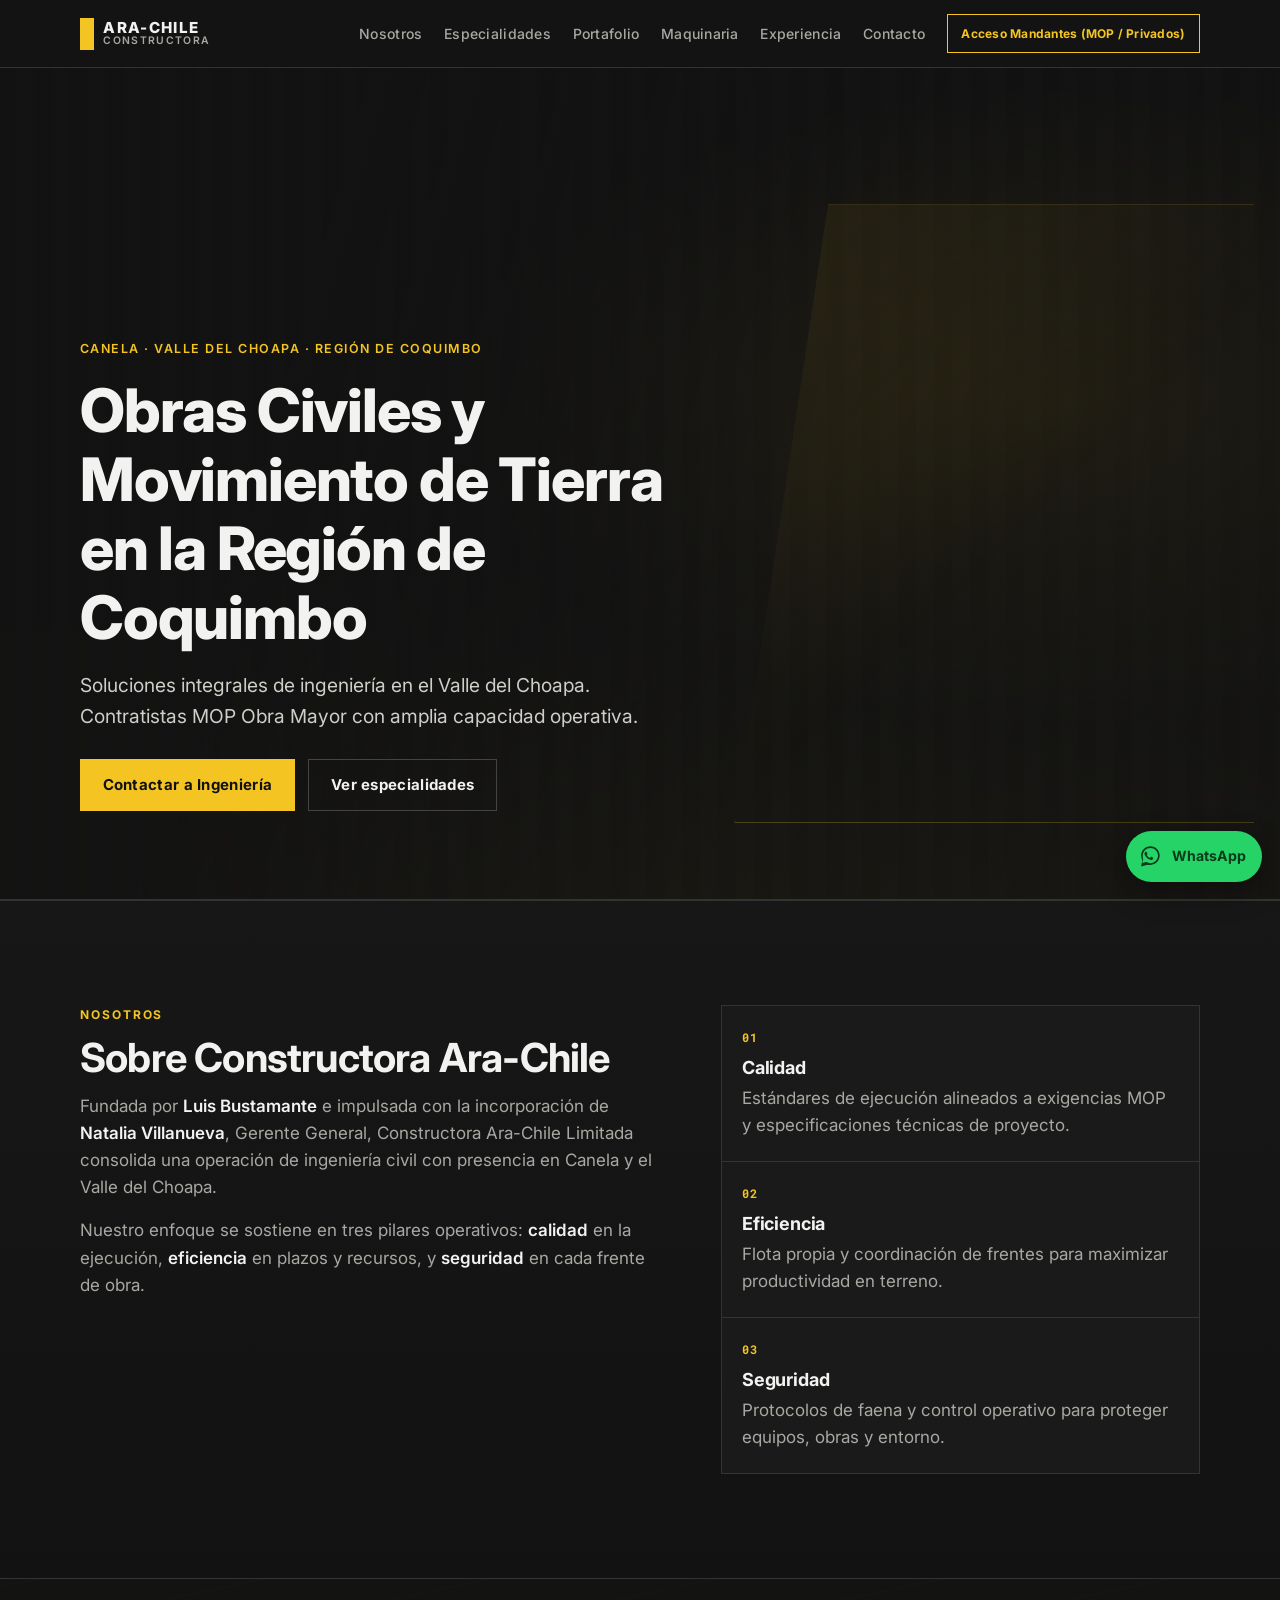
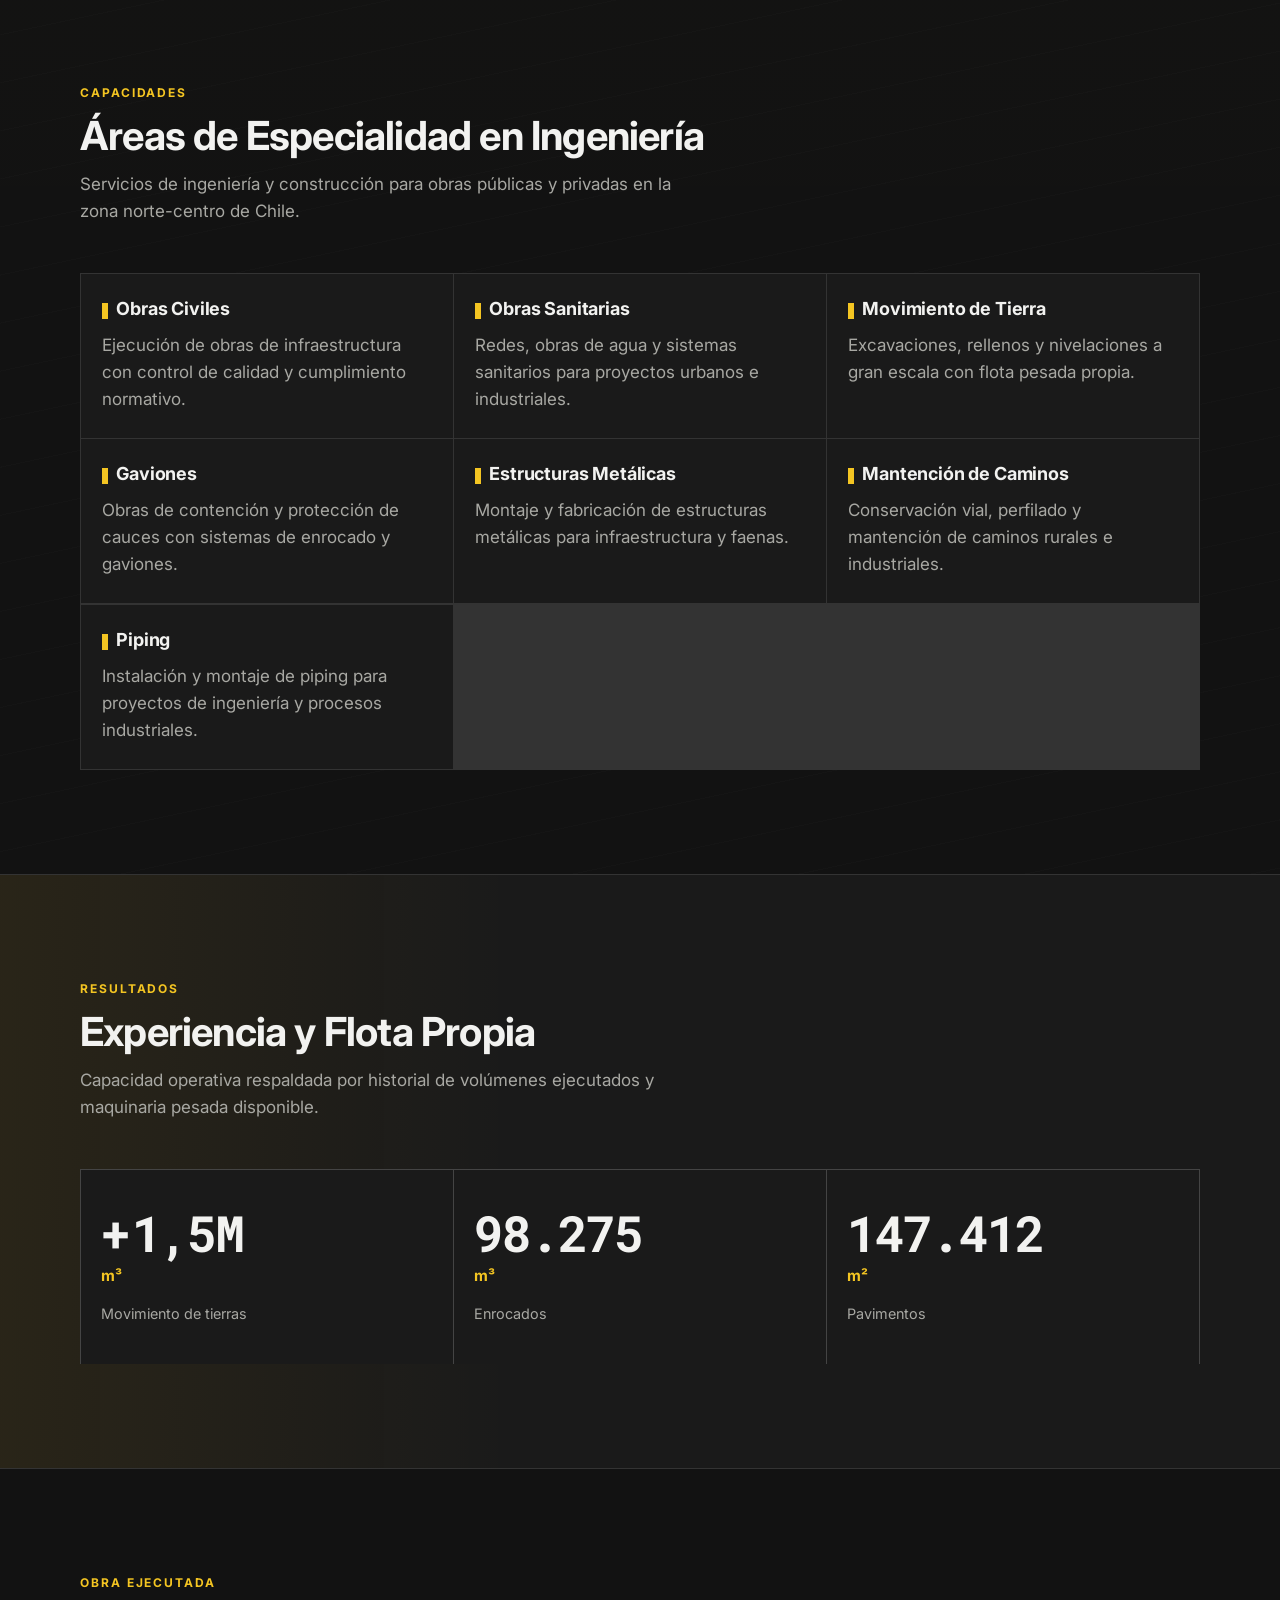
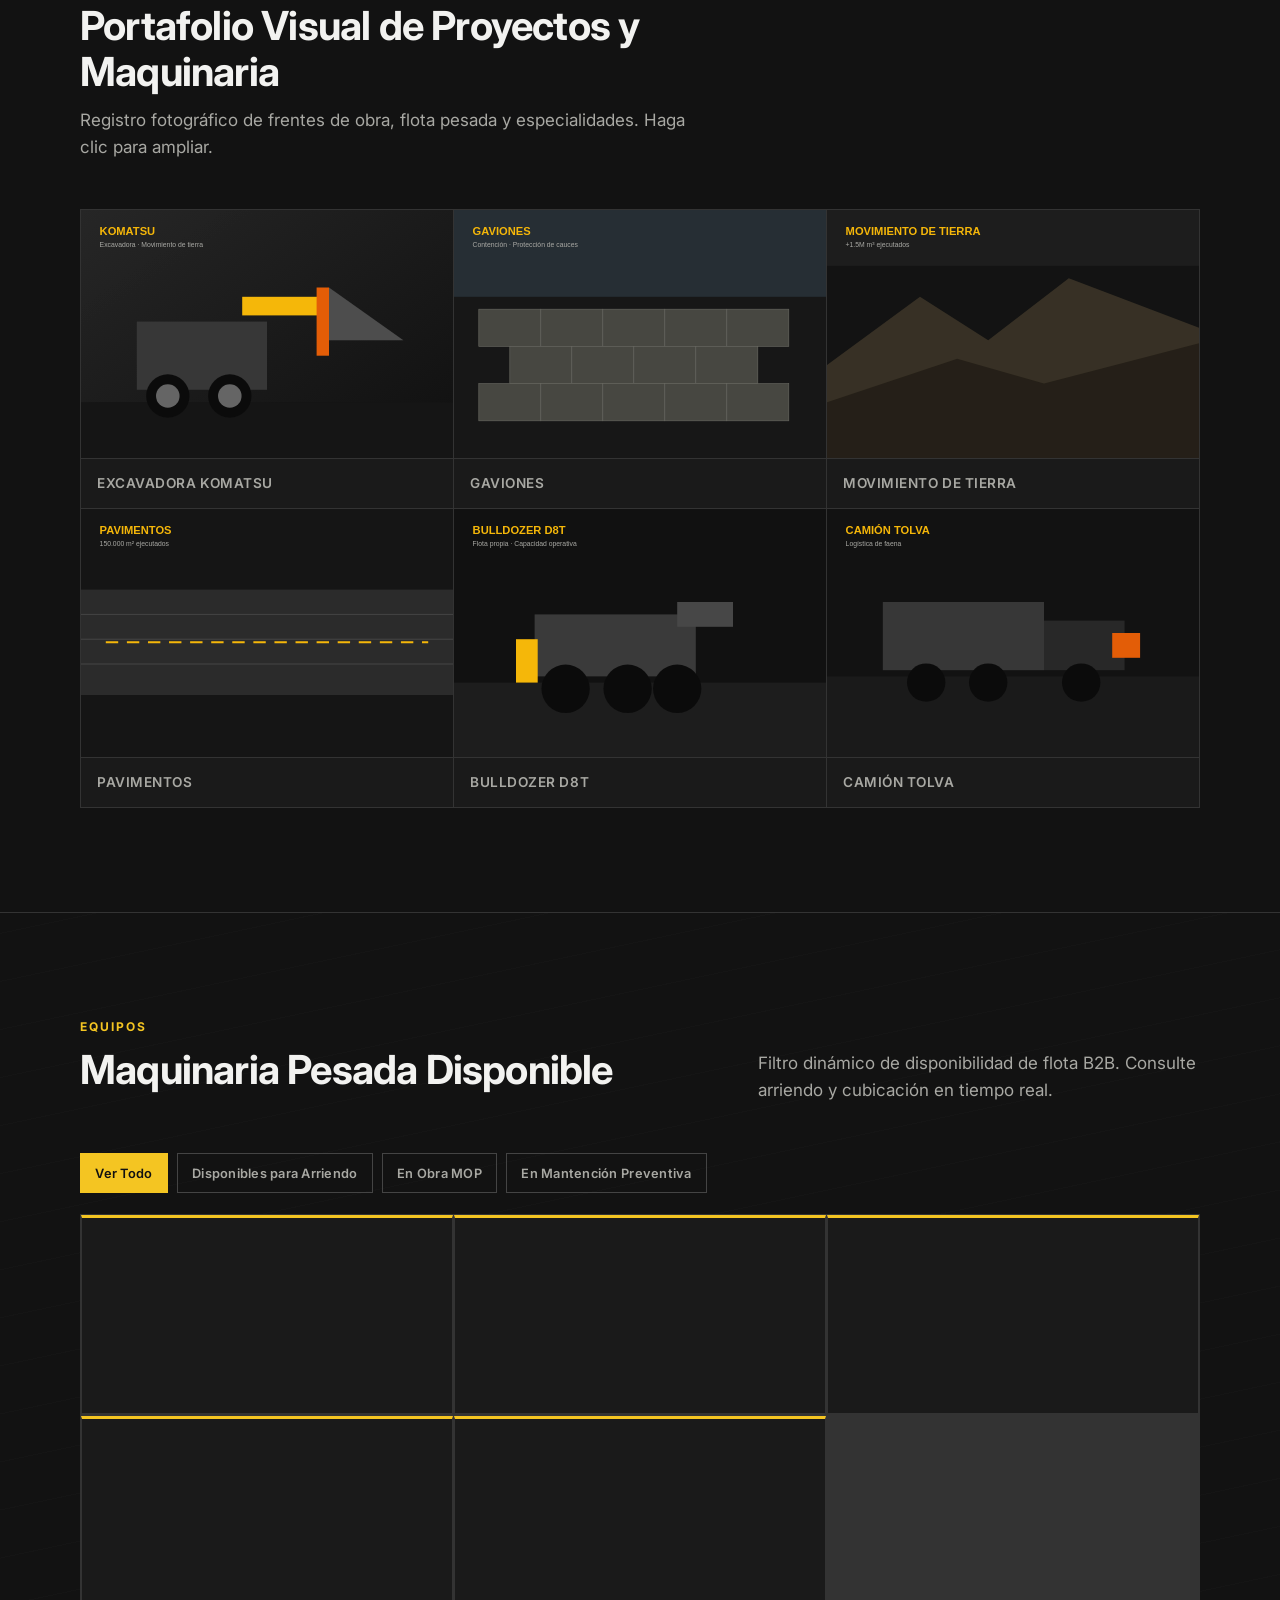
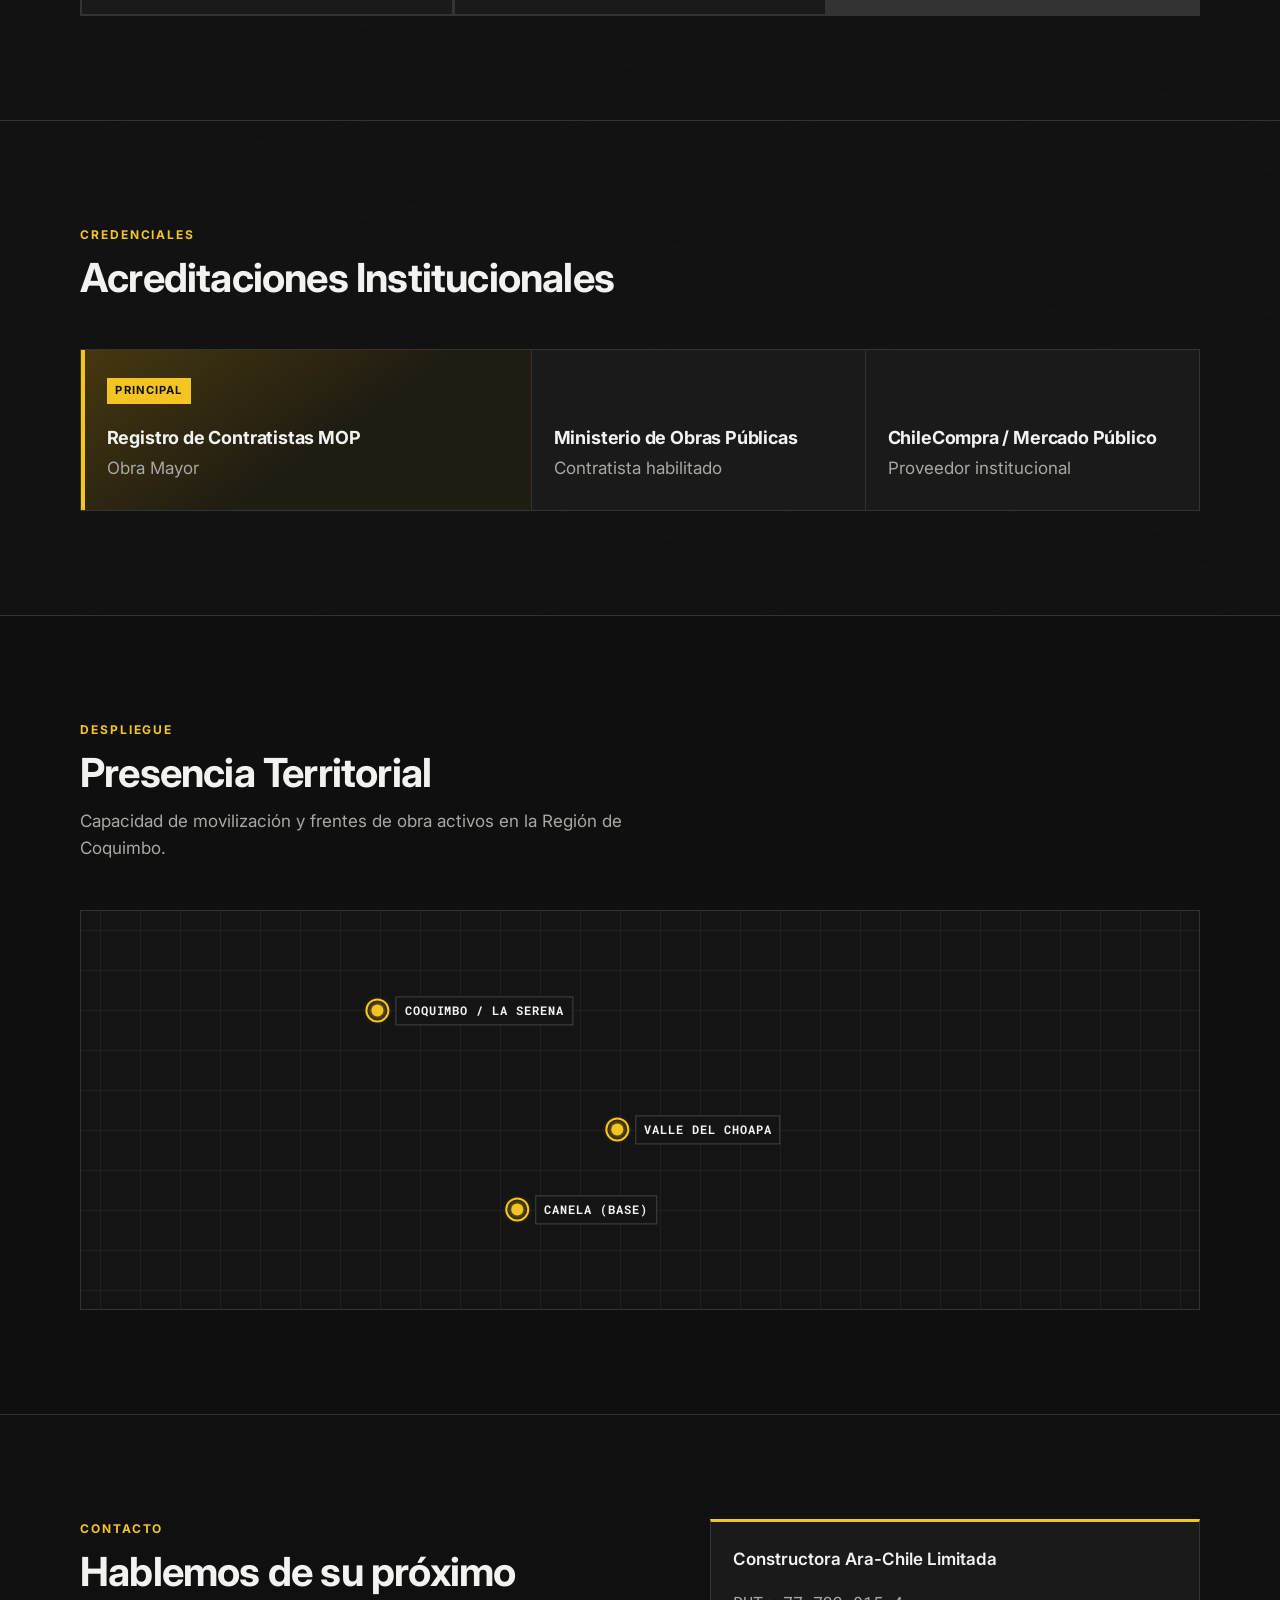
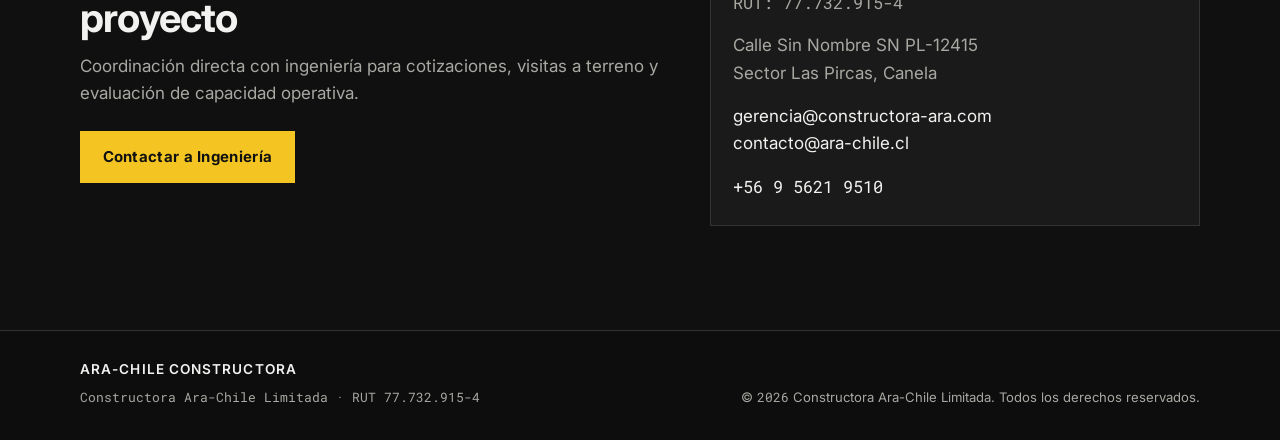
==== commit 38447b11: "fix: update canonical links and enhance styling for visibility and layout" ====
--- a/index.html
+++ b/index.html
@@ -8,17 +8,17 @@
   <meta name="robots" content="index, follow">
   <meta name="geo.region" content="CL-CO">
   <meta name="geo.placename" content="Canela, Región de Coquimbo">
-  <link rel="canonical" href="https://constructora-ara.com/">
+  <link rel="canonical" href="https://www.ara-chile.cl/">
 
   <meta property="og:type" content="website">
   <meta property="og:locale" content="es_CL">
   <meta property="og:title" content="Constructora Ara-Chile | Obras Civiles y Movimiento de Tierra">
   <meta property="og:description" content="Empresa constructora en Canela, Valle del Choapa. Especialistas en obras civiles, sanitarias, gaviones y movimiento de tierra. Contratista MOP Obra Mayor.">
-  <meta property="og:url" content="https://constructora-ara.com/">
+  <meta property="og:url" content="https://www.ara-chile.cl/">
 
   <link rel="preconnect" href="https://fonts.googleapis.com">
   <link rel="preconnect" href="https://fonts.gstatic.com" crossorigin>
-  <link href="https://fonts.googleapis.com/css2?family=Inter:wght@400;500;600;700;800&display=swap" rel="stylesheet">
+  <link href="https://fonts.googleapis.com/css2?family=Inter:wght@400;500;600;700;800&family=Roboto+Mono:wght@400;500;700&display=swap" rel="stylesheet">
   <link rel="stylesheet" href="style.css">
 
   <script type="application/ld+json">
@@ -29,7 +29,7 @@
     "alternateName": "ARA-CHILE CONSTRUCTORA",
     "legalName": "Constructora Ara-Chile Limitada",
     "taxID": "77.732.915-4",
-    "url": "https://constructora-ara.com/",
+    "url": "https://www.ara-chile.cl/",
     "telephone": "+56956219510",
     "email": [
       "gerencia@constructora-ara.com",
@@ -120,25 +120,25 @@
 
     <section id="nosotros" class="section section-nosotros" aria-labelledby="nosotros-title">
       <div class="container split">
-        <div class="split-copy">
+        <div class="split-copy reveal">
           <p class="section-label">Nosotros</p>
           <h2 id="nosotros-title">Sobre Constructora Ara-Chile</h2>
           <p>Fundada por <strong>Luis Bustamante</strong> e impulsada con la incorporación de <strong>Natalia Villanueva</strong>, Gerente General, Constructora Ara-Chile Limitada consolida una operación de ingeniería civil con presencia en Canela y el Valle del Choapa.</p>
           <p>Nuestro enfoque se sostiene en tres pilares operativos: <strong>calidad</strong> en la ejecución, <strong>eficiencia</strong> en plazos y recursos, y <strong>seguridad</strong> en cada frente de obra.</p>
         </div>
         <ul class="pillars" aria-label="Pilares operativos">
-          <li>
-            <span class="pillar-num">01</span>
+          <li class="reveal">
+            <span class="pillar-num font-mono">01</span>
             <h3>Calidad</h3>
             <p>Estándares de ejecución alineados a exigencias MOP y especificaciones técnicas de proyecto.</p>
           </li>
-          <li>
-            <span class="pillar-num">02</span>
+          <li class="reveal">
+            <span class="pillar-num font-mono">02</span>
             <h3>Eficiencia</h3>
             <p>Flota propia y coordinación de frentes para maximizar productividad en terreno.</p>
           </li>
-          <li>
-            <span class="pillar-num">03</span>
+          <li class="reveal">
+            <span class="pillar-num font-mono">03</span>
             <h3>Seguridad</h3>
             <p>Protocolos de faena y control operativo para proteger equipos, obras y entorno.</p>
           </li>
@@ -148,38 +148,38 @@
 
     <section id="especialidades" class="section section-especialidades" aria-labelledby="especialidades-title">
       <div class="container">
-        <div class="section-head">
+        <div class="section-head reveal">
           <p class="section-label">Capacidades</p>
           <h2 id="especialidades-title">Áreas de Especialidad en Ingeniería</h2>
           <p class="section-intro">Servicios de ingeniería y construcción para obras públicas y privadas en la zona norte-centro de Chile.</p>
         </div>
 
         <div class="specialty-grid">
-          <article>
+          <article class="reveal">
             <h3>Obras Civiles</h3>
             <p>Ejecución de obras de infraestructura con control de calidad y cumplimiento normativo.</p>
           </article>
-          <article>
+          <article class="reveal">
             <h3>Obras Sanitarias</h3>
             <p>Redes, obras de agua y sistemas sanitarios para proyectos urbanos e industriales.</p>
           </article>
-          <article>
+          <article class="reveal">
             <h3>Movimiento de Tierra</h3>
             <p>Excavaciones, rellenos y nivelaciones a gran escala con flota pesada propia.</p>
           </article>
-          <article>
+          <article class="reveal">
             <h3>Gaviones</h3>
             <p>Obras de contención y protección de cauces con sistemas de enrocado y gaviones.</p>
           </article>
-          <article>
+          <article class="reveal">
             <h3>Estructuras Metálicas</h3>
             <p>Montaje y fabricación de estructuras metálicas para infraestructura y faenas.</p>
           </article>
-          <article>
+          <article class="reveal">
             <h3>Mantención de Caminos</h3>
             <p>Conservación vial, perfilado y mantención de caminos rurales e industriales.</p>
           </article>
-          <article class="specialty-wide">
+          <article class="specialty-wide reveal">
             <h3>Piping</h3>
             <p>Instalación y montaje de piping para proyectos de ingeniería y procesos industriales.</p>
           </article>
@@ -189,29 +189,29 @@
 
     <section id="experiencia" class="section section-experiencia" aria-labelledby="experiencia-title">
       <div class="container">
-        <div class="section-head">
+        <div class="section-head reveal">
           <p class="section-label">Resultados</p>
           <h2 id="experiencia-title">Experiencia y Flota Propia</h2>
           <p class="section-intro">Capacidad operativa respaldada por historial de volúmenes ejecutados y maquinaria pesada disponible.</p>
         </div>
 
         <div class="stats" role="list" aria-label="Métricas de experiencia">
-          <div class="stat" role="listitem">
-            <p class="stat-value">
+          <div class="stat reveal" role="listitem">
+            <p class="stat-value font-mono">
               <span class="stat-prefix">+</span><span class="counter" data-target="1500000" data-suffix="M" data-divisor="1000000" data-decimals="1">0</span>
             </p>
             <p class="stat-unit">m³</p>
             <p class="stat-label">Movimiento de tierras</p>
           </div>
-          <div class="stat" role="listitem">
-            <p class="stat-value">
+          <div class="stat reveal" role="listitem">
+            <p class="stat-value font-mono">
               <span class="counter" data-target="100000">0</span>
             </p>
             <p class="stat-unit">m³</p>
             <p class="stat-label">Enrocados</p>
           </div>
-          <div class="stat" role="listitem">
-            <p class="stat-value">
+          <div class="stat reveal" role="listitem">
+            <p class="stat-value font-mono">
               <span class="counter" data-target="150000">0</span>
             </p>
             <p class="stat-unit">m²</p>
@@ -223,44 +223,44 @@
 
     <section id="portafolio" class="section section-portafolio" aria-labelledby="portafolio-title">
       <div class="container">
-        <div class="section-head">
+        <div class="section-head reveal">
           <p class="section-label">Obra ejecutada</p>
           <h2 id="portafolio-title">Portafolio Visual de Proyectos y Maquinaria</h2>
           <p class="section-intro">Registro fotográfico de frentes de obra, flota pesada y especialidades. Haga clic para ampliar.</p>
         </div>
 
         <div class="gallery-grid">
-          <figure class="gallery-item">
+          <figure class="gallery-item reveal">
             <button type="button" class="gallery-trigger" aria-label="Ampliar: Excavadora KOMATSU">
               <img class="img-lightbox" src="assets/portfolio-komatsu.svg" alt="Excavadora KOMATSU en faena de movimiento de tierra" width="1200" height="800" loading="lazy">
             </button>
             <figcaption>Excavadora KOMATSU</figcaption>
           </figure>
-          <figure class="gallery-item">
+          <figure class="gallery-item reveal">
             <button type="button" class="gallery-trigger" aria-label="Ampliar: Obra de gaviones">
               <img class="img-lightbox" src="assets/portfolio-gaviones.svg" alt="Obra de gaviones para contención y protección de cauces" width="1200" height="800" loading="lazy">
             </button>
             <figcaption>Gaviones</figcaption>
           </figure>
-          <figure class="gallery-item">
+          <figure class="gallery-item reveal">
             <button type="button" class="gallery-trigger" aria-label="Ampliar: Movimiento de tierra">
               <img class="img-lightbox" src="assets/portfolio-tierra.svg" alt="Frente de movimiento de tierra en el Valle del Choapa" width="1200" height="800" loading="lazy">
             </button>
             <figcaption>Movimiento de Tierra</figcaption>
           </figure>
-          <figure class="gallery-item">
+          <figure class="gallery-item reveal">
             <button type="button" class="gallery-trigger" aria-label="Ampliar: Pavimentos">
               <img class="img-lightbox" src="assets/portfolio-pavimentos.svg" alt="Pavimentos ejecutados en obra vial" width="1200" height="800" loading="lazy">
             </button>
             <figcaption>Pavimentos</figcaption>
           </figure>
-          <figure class="gallery-item">
+          <figure class="gallery-item reveal">
             <button type="button" class="gallery-trigger" aria-label="Ampliar: Bulldozer D8T">
               <img class="img-lightbox" src="assets/portfolio-d8t.svg" alt="Bulldozer D8T de flota propia Ara-Chile" width="1200" height="800" loading="lazy">
             </button>
             <figcaption>Bulldozer D8T</figcaption>
           </figure>
-          <figure class="gallery-item">
+          <figure class="gallery-item reveal">
             <button type="button" class="gallery-trigger" aria-label="Ampliar: Camión Tolva">
               <img class="img-lightbox" src="assets/portfolio-tolva.svg" alt="Camión tolva en logística de faena" width="1200" height="800" loading="lazy">
             </button>
@@ -272,42 +272,120 @@
 
     <section id="maquinaria" class="section section-maquinaria" aria-labelledby="maquinaria-title">
       <div class="container">
-        <div class="section-head section-head-inline">
+        <div class="section-head section-head-inline reveal">
           <div>
             <p class="section-label">Equipos</p>
             <h2 id="maquinaria-title">Maquinaria Pesada Disponible</h2>
           </div>
-          <p class="section-intro">Flota propia para operar frentes simultáneos con autonomía logística.</p>
-        </div>
-
-        <ul class="fleet-list">
-          <li>Excavadoras CAT</li>
-          <li>Bulldozer D8T</li>
-          <li>Motoniveladoras</li>
-          <li>Camiones Tolva</li>
-          <li>Camiones Aljibe</li>
-        </ul>
+          <p class="section-intro">Filtro dinámico de disponibilidad de flota B2B. Consulte arriendo y cubicación en tiempo real.</p>
+        </div>
+
+        <div class="fleet-filter reveal" role="toolbar" aria-label="Filtrar flota por estado técnico" aria-controls="fleet-catalog">
+          <button type="button" class="fleet-filter-btn is-active" data-filter="all" aria-pressed="true">Ver Todo</button>
+          <button type="button" class="fleet-filter-btn" data-filter="arriendo" aria-pressed="false">Disponibles para Arriendo</button>
+          <button type="button" class="fleet-filter-btn" data-filter="obra-mop" aria-pressed="false">En Obra MOP</button>
+          <button type="button" class="fleet-filter-btn" data-filter="mantencion" aria-pressed="false">En Mantención Preventiva</button>
+        </div>
+
+        <div id="fleet-catalog" class="fleet-catalog" role="list">
+          <article class="fleet-card reveal" role="listitem" data-status="obra-mop">
+            <div class="fleet-card-top">
+              <span class="fleet-badge fleet-badge--mop">En Obra MOP</span>
+              <span class="fleet-qty font-mono">×4</span>
+            </div>
+            <h3 class="fleet-name">Excavadoras CAT 2026</h3>
+            <p class="fleet-meta">Año 2026 · Movimiento de tierra / excavación</p>
+            <a
+              class="btn btn-primary fleet-cta"
+              href="https://wa.me/56956219510?text=Hola%20Ara-Chile%2C%20solicito%20cotizaci%C3%B3n%20de%20arriendo%2Fcubicaci%C3%B3n%20para%20la%20maquinaria%3A%20Excavadoras%20CAT%202026%20para%20faena%20en%20la%20Regi%C3%B3n%20de%20Coquimbo."
+              target="_blank"
+              rel="noopener noreferrer"
+            >Cotizar Arriendo / Cubicacion</a>
+          </article>
+
+          <article class="fleet-card reveal" role="listitem" data-status="arriendo">
+            <div class="fleet-card-top">
+              <span class="fleet-badge fleet-badge--arriendo">Disponibles para Arriendo</span>
+              <span class="fleet-qty font-mono">×2</span>
+            </div>
+            <h3 class="fleet-name">Bulldozer Bull D8T 2018</h3>
+            <p class="fleet-meta">Año 2018 · Empuje / nivelación pesada</p>
+            <a
+              class="btn btn-primary fleet-cta"
+              href="https://wa.me/56956219510?text=Hola%20Ara-Chile%2C%20solicito%20cotizaci%C3%B3n%20de%20arriendo%2Fcubicaci%C3%B3n%20para%20la%20maquinaria%3A%20Bulldozer%20Bull%20D8T%202018%20para%20faena%20en%20la%20Regi%C3%B3n%20de%20Coquimbo."
+              target="_blank"
+              rel="noopener noreferrer"
+            >Cotizar Arriendo / Cubicacion</a>
+          </article>
+
+          <article class="fleet-card reveal" role="listitem" data-status="arriendo">
+            <div class="fleet-card-top">
+              <span class="fleet-badge fleet-badge--arriendo">Disponible para Arriendo</span>
+              <span class="fleet-qty font-mono">×1</span>
+            </div>
+            <h3 class="fleet-name">Motoniveladora 2024</h3>
+            <p class="fleet-meta">Año 2024 · Perfilado y mantención de caminos</p>
+            <a
+              class="btn btn-primary fleet-cta"
+              href="https://wa.me/56956219510?text=Hola%20Ara-Chile%2C%20solicito%20cotizaci%C3%B3n%20de%20arriendo%2Fcubicaci%C3%B3n%20para%20la%20maquinaria%3A%20Motoniveladora%202024%20para%20faena%20en%20la%20Regi%C3%B3n%20de%20Coquimbo."
+              target="_blank"
+              rel="noopener noreferrer"
+            >Cotizar Arriendo / Cubicacion</a>
+          </article>
+
+          <article class="fleet-card reveal" role="listitem" data-status="mantencion">
+            <div class="fleet-card-top">
+              <span class="fleet-badge fleet-badge--mantencion">En Mantención Preventiva</span>
+              <span class="fleet-qty font-mono">×2</span>
+            </div>
+            <h3 class="fleet-name">Retroexcavadoras 2020</h3>
+            <p class="fleet-meta">Año 2020 · Excavación mixta / zanjas</p>
+            <a
+              class="btn btn-primary fleet-cta"
+              href="https://wa.me/56956219510?text=Hola%20Ara-Chile%2C%20solicito%20cotizaci%C3%B3n%20de%20arriendo%2Fcubicaci%C3%B3n%20para%20la%20maquinaria%3A%20Retroexcavadoras%202020%20para%20faena%20en%20la%20Regi%C3%B3n%20de%20Coquimbo."
+              target="_blank"
+              rel="noopener noreferrer"
+            >Cotizar Arriendo / Cubicacion</a>
+          </article>
+
+          <article class="fleet-card reveal" role="listitem" data-status="obra-mop">
+            <div class="fleet-card-top">
+              <span class="fleet-badge fleet-badge--mop">En Obra MOP</span>
+              <span class="fleet-qty font-mono">×4</span>
+            </div>
+            <h3 class="fleet-name">Camiones Tolva</h3>
+            <p class="fleet-meta">Flota operativa · Transporte de material</p>
+            <a
+              class="btn btn-primary fleet-cta"
+              href="https://wa.me/56956219510?text=Hola%20Ara-Chile%2C%20solicito%20cotizaci%C3%B3n%20de%20arriendo%2Fcubicaci%C3%B3n%20para%20la%20maquinaria%3A%20Camiones%20Tolva%20para%20faena%20en%20la%20Regi%C3%B3n%20de%20Coquimbo."
+              target="_blank"
+              rel="noopener noreferrer"
+            >Cotizar Arriendo / Cubicacion</a>
+          </article>
+        </div>
+
+        <p class="fleet-empty" id="fleet-empty" hidden>No hay equipos en este estado técnico.</p>
       </div>
     </section>
 
     <section id="acreditaciones" class="section section-acreditaciones" aria-labelledby="acreditaciones-title">
       <div class="container">
-        <div class="section-head">
+        <div class="section-head reveal">
           <p class="section-label">Credenciales</p>
           <h2 id="acreditaciones-title">Acreditaciones Institucionales</h2>
         </div>
 
         <ul class="cred-grid" aria-label="Acreditaciones">
-          <li class="cred cred-featured">
+          <li class="cred cred-featured reveal">
             <span class="cred-tag">Principal</span>
             <h3>Registro de Contratistas MOP</h3>
             <p>Obra Mayor</p>
           </li>
-          <li class="cred">
+          <li class="cred reveal">
             <h3>Ministerio de Obras Públicas</h3>
             <p>Contratista habilitado</p>
           </li>
-          <li class="cred">
+          <li class="cred reveal">
             <h3>ChileCompra / Mercado Público</h3>
             <p>Proveedor institucional</p>
           </li>
@@ -315,24 +393,52 @@
       </div>
     </section>
 
+    <section id="presencia" class="section section-presencia" aria-labelledby="presencia-title">
+      <div class="container">
+        <div class="section-head reveal">
+          <p class="section-label">Despliegue</p>
+          <h2 id="presencia-title">Presencia Territorial</h2>
+          <p class="section-intro">Capacidad de movilización y frentes de obra activos en la Región de Coquimbo.</p>
+        </div>
+        
+        <div class="map-container reveal">
+          <div class="map-grid"></div>
+          <div class="map-points">
+            <div class="map-point point-coquimbo">
+              <span class="point-dot"></span>
+              <span class="point-label font-mono">COQUIMBO / LA SERENA</span>
+            </div>
+            <div class="map-point point-choapa">
+              <span class="point-dot"></span>
+              <span class="point-label font-mono">VALLE DEL CHOAPA</span>
+            </div>
+            <div class="map-point point-canela">
+              <span class="point-dot"></span>
+              <span class="point-label font-mono">CANELA (BASE)</span>
+            </div>
+          </div>
+        </div>
+      </div>
+    </section>
+
     <section id="contacto" class="section section-contacto" aria-labelledby="contacto-title">
       <div class="container contacto-grid">
-        <div>
+        <div class="reveal">
           <p class="section-label">Contacto</p>
           <h2 id="contacto-title">Hablemos de su próximo proyecto</h2>
           <p>Coordinación directa con ingeniería para cotizaciones, visitas a terreno y evaluación de capacidad operativa.</p>
           <a class="btn btn-primary" href="https://wa.me/56956219510?text=Hola%20Constructora%20Ara-Chile.%20Me%20interesa%20consultar%20por%20servicios%20de%20ingenier%C3%ADa%20en%20el%20Valle%20del%20Choapa." target="_blank" rel="noopener noreferrer">Contactar a Ingeniería</a>
         </div>
 
-        <address class="contact-card">
+        <address class="contact-card reveal">
           <p><strong>Constructora Ara-Chile Limitada</strong></p>
-          <p>RUT: 77.732.915-4</p>
+          <p class="font-mono">RUT: 77.732.915-4</p>
           <p>Calle Sin Nombre SN PL-12415<br>Sector Las Pircas, Canela</p>
           <p>
             <a href="mailto:gerencia@constructora-ara.com">gerencia@constructora-ara.com</a><br>
             <a href="mailto:contacto@ara-chile.cl">contacto@ara-chile.cl</a>
           </p>
-          <p><a href="tel:+56956219510">+56 9 5621 9510</a></p>
+          <p><a href="tel:+56956219510" class="font-mono">+56 9 5621 9510</a></p>
         </address>
       </div>
     </section>
@@ -342,9 +448,9 @@
     <div class="container footer-inner">
       <div class="footer-brand">
         <strong>ARA-CHILE CONSTRUCTORA</strong>
-        <p>Constructora Ara-Chile Limitada · RUT 77.732.915-4</p>
-      </div>
-      <p class="footer-meta">&copy; <span id="year"></span> Constructora Ara-Chile Limitada. Todos los derechos reservados.</p>
+        <p class="font-mono">Constructora Ara-Chile Limitada · RUT 77.732.915-4</p>
+      </div>
+      <p class="footer-meta">&copy; <span id="year" class="font-mono"></span> Constructora Ara-Chile Limitada. Todos los derechos reservados.</p>
     </div>
   </footer>
 
@@ -359,7 +465,7 @@
       <form class="mandantes-form" action="#" method="post" novalidate>
         <div class="form-field">
           <label for="proyecto-id">ID de Proyecto (Ej: MOP-CH-2026)</label>
-          <input id="proyecto-id" name="proyecto_id" type="text" autocomplete="username" placeholder="MOP-CH-2026" required>
+          <input id="proyecto-id" name="proyecto_id" type="text" autocomplete="username" placeholder="MOP-CH-2026" class="font-mono" required>
         </div>
         <div class="form-field">
           <label for="proyecto-pass">Contraseña</label>
@@ -395,6 +501,6 @@
     <span>WhatsApp</span>
   </a>
 
-  <script src="main.js" defer></script>
+  <script src="assets/js/main.js" defer></script>
 </body>
 </html>
--- a/style.css
+++ b/style.css
@@ -1,20 +1,21 @@
 /* Constructora Ara-Chile — industrial / brutalist */
 :root {
-  --bg: #141414;
-  --bg-elevated: #1c1c1c;
-  --bg-soft: #242424;
-  --surface: #2a2a2a;
-  --line: #3a3a3a;
-  --line-strong: #4f4f4f;
+  --bg: #121212;
+  --bg-elevated: #1a1a1a;
+  --bg-soft: #222222;
+  --surface: #262626;
+  --line: #333333;
+  --line-strong: #444444;
   --text: #f2f2f0;
   --text-muted: #a8a8a3;
-  --accent: #f5b400;
-  --accent-hot: #e85d04;
+  --accent: #f4c522;
+  --accent-hot: #f4c522;
   --accent-ink: #111111;
   --max: 1120px;
   --gutter: clamp(1.25rem, 4vw, 2rem);
   --header-h: 4.25rem;
   --font: "Inter", system-ui, -apple-system, sans-serif;
+  --font-mono: "Roboto Mono", ui-monospace, SFMono-Regular, Menlo, Monaco, Consolas, monospace;
   --ease: cubic-bezier(0.22, 1, 0.36, 1);
 }
 
@@ -35,13 +36,13 @@
   line-height: 1.6;
   color: var(--text);
   background:
-    linear-gradient(180deg, rgba(245, 180, 0, 0.04), transparent 28%),
+    linear-gradient(180deg, rgba(244, 197, 34, 0.03), transparent 28%),
     repeating-linear-gradient(
       -12deg,
       transparent,
       transparent 46px,
-      rgba(255, 255, 255, 0.012) 46px,
-      rgba(255, 255, 255, 0.012) 47px
+      rgba(255, 255, 255, 0.01) 46px,
+      rgba(255, 255, 255, 0.01) 47px
     ),
     var(--bg);
   -webkit-font-smoothing: antialiased;
@@ -111,6 +112,10 @@
   margin: 0;
   padding: 0;
   list-style: none;
+}
+
+.font-mono {
+  font-family: var(--font-mono);
 }
 
 .container {
@@ -132,6 +137,19 @@
 
 .skip-link:focus {
   top: 0.75rem;
+}
+
+/* Reveal On-Scroll */
+.reveal {
+  opacity: 0;
+  transform: translateY(30px);
+  transition: opacity 0.8s var(--ease), transform 0.8s var(--ease);
+  will-change: opacity, transform;
+}
+
+.reveal.is-visible {
+  opacity: 1;
+  transform: translateY(0);
 }
 
 /* Header */
@@ -337,32 +355,34 @@
 
 .hero-bg {
   position: absolute;
-  inset: 0;
+  inset: -10% -10% -10% -10%;
   background:
-    linear-gradient(105deg, rgba(20, 20, 20, 0.92) 28%, rgba(20, 20, 20, 0.55) 62%, rgba(20, 20, 20, 0.75)),
-    linear-gradient(0deg, rgba(232, 93, 4, 0.18), transparent 42%),
-    radial-gradient(ellipse 70% 55% at 78% 42%, rgba(245, 180, 0, 0.22), transparent 58%),
+    linear-gradient(105deg, rgba(18, 18, 18, 0.92) 28%, rgba(18, 18, 18, 0.55) 62%, rgba(18, 18, 18, 0.75)),
+    linear-gradient(0deg, rgba(244, 197, 34, 0.08), transparent 42%),
+    radial-gradient(ellipse 70% 55% at 78% 42%, rgba(244, 197, 34, 0.15), transparent 58%),
     repeating-linear-gradient(
       90deg,
-      #1a1a1a 0,
-      #1a1a1a 18px,
-      #171717 18px,
-      #171717 36px
+      #141414 0,
+      #141414 18px,
+      #111111 18px,
+      #111111 36px
     );
   z-index: 0;
+  transform: translateZ(0);
+  will-change: transform;
 }
 
 .hero-bg::after {
   content: "";
   position: absolute;
-  right: 0;
-  top: 12%;
+  right: 10%;
+  top: 22%;
   width: min(48vw, 520px);
   height: 62%;
-  border: 1px solid rgba(245, 180, 0, 0.28);
+  border: 1px solid rgba(244, 197, 34, 0.28);
   border-right: 0;
   clip-path: polygon(18% 0, 100% 0, 100% 100%, 0 100%);
-  background: linear-gradient(135deg, rgba(245, 180, 0, 0.08), transparent 55%);
+  background: linear-gradient(135deg, rgba(244, 197, 34, 0.08), transparent 55%);
   animation: frame-in 1.1s var(--ease) both;
 }
 
@@ -481,11 +501,17 @@
 .specialty-grid article {
   background: var(--bg-elevated);
   padding: 1.5rem 1.25rem;
-  transition: background 0.25s var(--ease);
+  border: 1px solid transparent;
+  transition: background 0.3s var(--ease), border-color 0.3s var(--ease), transform 0.3s var(--ease), box-shadow 0.3s var(--ease);
 }
 
 .specialty-grid article:hover {
   background: var(--bg-soft);
+  border-color: var(--accent);
+  transform: translateY(-5px);
+  box-shadow: 0 10px 30px -10px rgba(244, 197, 34, 0.15);
+  z-index: 2;
+  position: relative;
 }
 
 .specialty-grid h3 {
@@ -551,20 +577,140 @@
 }
 
 /* Maquinaria */
-.fleet-list {
+/* Filtro dinámico de flota B2B */
+.fleet-filter {
+  display: flex;
+  flex-wrap: wrap;
+  gap: 0.55rem;
+  margin-bottom: 1.35rem;
+}
+
+.fleet-filter-btn {
+  min-height: 2.5rem;
+  padding: 0.45rem 0.9rem;
+  border: 1px solid var(--line-strong);
+  background: transparent;
+  color: var(--text-muted);
+  font-family: inherit;
+  font-size: 0.8rem;
+  font-weight: 600;
+  letter-spacing: 0.02em;
+  cursor: pointer;
+  transition: background 0.2s var(--ease), color 0.2s var(--ease), border-color 0.2s var(--ease);
+}
+
+.fleet-filter-btn:hover {
+  border-color: var(--accent);
+  color: var(--accent);
+}
+
+.fleet-filter-btn.is-active {
+  background: var(--accent);
+  border-color: var(--accent);
+  color: var(--accent-ink);
+}
+
+.fleet-catalog {
   display: grid;
-  grid-template-columns: repeat(5, minmax(0, 1fr));
+  grid-template-columns: repeat(3, minmax(0, 1fr));
   gap: 1px;
   background: var(--line);
   border: 1px solid var(--line);
 }
 
-.fleet-list li {
-  background: var(--bg);
-  padding: 1.35rem 1rem;
-  font-weight: 600;
-  font-size: 0.95rem;
+.fleet-card {
+  display: flex;
+  flex-direction: column;
+  gap: 0.65rem;
+  background: var(--bg-elevated);
+  padding: 1.35rem 1.15rem;
+  border: 1px solid var(--line);
   border-top: 3px solid var(--accent-hot);
+  content-visibility: auto;
+  contain: layout paint style;
+  transition: transform 0.3s var(--ease), border-color 0.3s var(--ease), box-shadow 0.3s var(--ease);
+}
+
+.fleet-card:hover {
+  border-color: var(--accent);
+  transform: translateY(-5px);
+  box-shadow: 0 10px 30px -10px rgba(244, 197, 34, 0.15);
+  z-index: 2;
+  position: relative;
+}
+
+.fleet-card.is-hidden {
+  display: none;
+}
+
+.fleet-card-top {
+  display: flex;
+  align-items: flex-start;
+  justify-content: space-between;
+  gap: 0.75rem;
+}
+
+.fleet-qty {
+  font-size: 0.85rem;
+  font-weight: 800;
+  color: var(--text);
+  letter-spacing: 0.04em;
+}
+
+.fleet-badge {
+  display: inline-block;
+  max-width: 100%;
+  padding: 0.28rem 0.55rem;
+  font-size: 0.68rem;
+  font-weight: 700;
+  letter-spacing: 0.06em;
+  text-transform: uppercase;
+  line-height: 1.3;
+}
+
+.fleet-badge--mop {
+  background: rgba(232, 93, 4, 0.18);
+  color: #ff9a4d;
+  border: 1px solid rgba(232, 93, 4, 0.45);
+}
+
+.fleet-badge--arriendo {
+  background: rgba(245, 180, 0, 0.16);
+  color: var(--accent);
+  border: 1px solid rgba(245, 180, 0, 0.45);
+}
+
+.fleet-badge--mantencion {
+  background: rgba(168, 168, 163, 0.14);
+  color: #cfcfc9;
+  border: 1px solid rgba(168, 168, 163, 0.35);
+}
+
+.fleet-name {
+  margin: 0;
+  font-size: 1.05rem;
+}
+
+.fleet-meta {
+  margin: 0;
+  font-size: 0.88rem;
+  flex-grow: 1;
+}
+
+.fleet-cta {
+  margin-top: 0.35rem;
+  width: 100%;
+  font-size: 0.82rem;
+  min-height: 2.65rem;
+  padding-inline: 0.85rem;
+}
+
+.fleet-empty {
+  margin-top: 1rem;
+  padding: 1rem;
+  border: 1px dashed var(--line-strong);
+  color: var(--text-muted);
+  font-size: 0.92rem;
 }
 
 /* Acreditaciones */
@@ -613,6 +759,82 @@
   background: var(--accent);
 }
 
+/* ---------- Presencia Territorial ---------- */
+.section-presencia {
+  background: #0f0f0f;
+  position: relative;
+  overflow: hidden;
+}
+
+.map-container {
+  position: relative;
+  height: 400px;
+  margin-top: 2rem;
+  border: 1px solid var(--line);
+  background: #141414;
+}
+
+.map-grid {
+  position: absolute;
+  inset: 0;
+  background-image: 
+    linear-gradient(var(--line) 1px, transparent 1px),
+    linear-gradient(90deg, var(--line) 1px, transparent 1px);
+  background-size: 40px 40px;
+  background-position: center center;
+  opacity: 0.4;
+}
+
+.map-points {
+  position: absolute;
+  inset: 0;
+}
+
+.map-point {
+  position: absolute;
+  display: flex;
+  align-items: center;
+  gap: 0.75rem;
+  transform: translate(-50%, -50%);
+}
+
+.point-coquimbo { top: 25%; left: 35%; }
+.point-choapa { top: 55%; left: 55%; }
+.point-canela { top: 75%; left: 45%; }
+
+.point-dot {
+  position: relative;
+  width: 12px;
+  height: 12px;
+  background: var(--accent);
+  border-radius: 50%;
+  box-shadow: 0 0 10px var(--accent);
+}
+
+.point-dot::after {
+  content: "";
+  position: absolute;
+  inset: -6px;
+  border-radius: 50%;
+  border: 2px solid var(--accent);
+  animation: pulse-ring 2s cubic-bezier(0.215, 0.61, 0.355, 1) infinite;
+}
+
+.point-label {
+  font-size: 0.75rem;
+  font-weight: 700;
+  letter-spacing: 0.08em;
+  color: var(--text);
+  background: rgba(20, 20, 20, 0.8);
+  padding: 0.25rem 0.5rem;
+  border: 1px solid var(--line-strong);
+}
+
+@keyframes pulse-ring {
+  0% { transform: scale(0.5); opacity: 1; }
+  100% { transform: scale(2.5); opacity: 0; }
+}
+
 /* Contacto */
 .section-contacto {
   background: #101010;
@@ -705,7 +927,7 @@
 }
 
 @media (max-width: 900px) {
-  .fleet-list {
+  .fleet-catalog {
     grid-template-columns: repeat(2, minmax(0, 1fr));
   }
 
@@ -763,7 +985,7 @@
 }
 
 @media (max-width: 480px) {
-  .fleet-list {
+  .fleet-catalog {
     grid-template-columns: 1fr;
   }
 
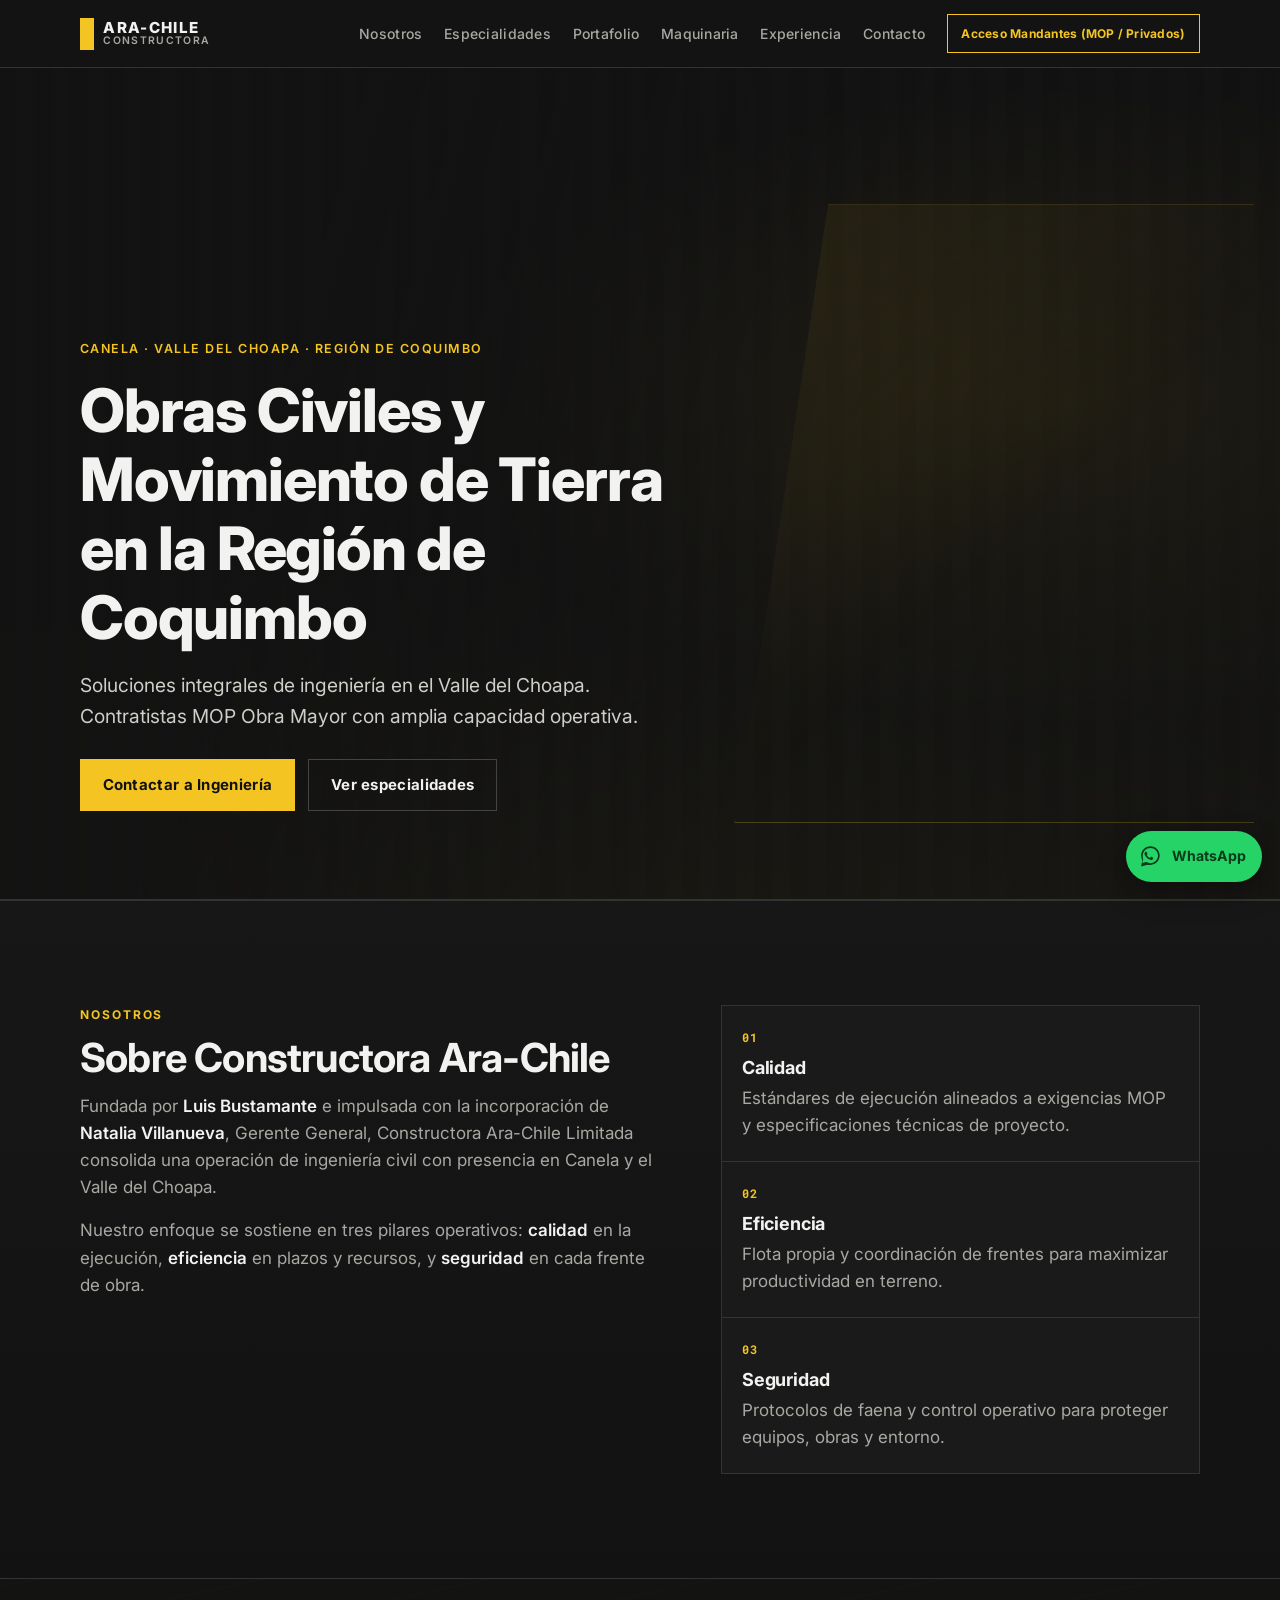
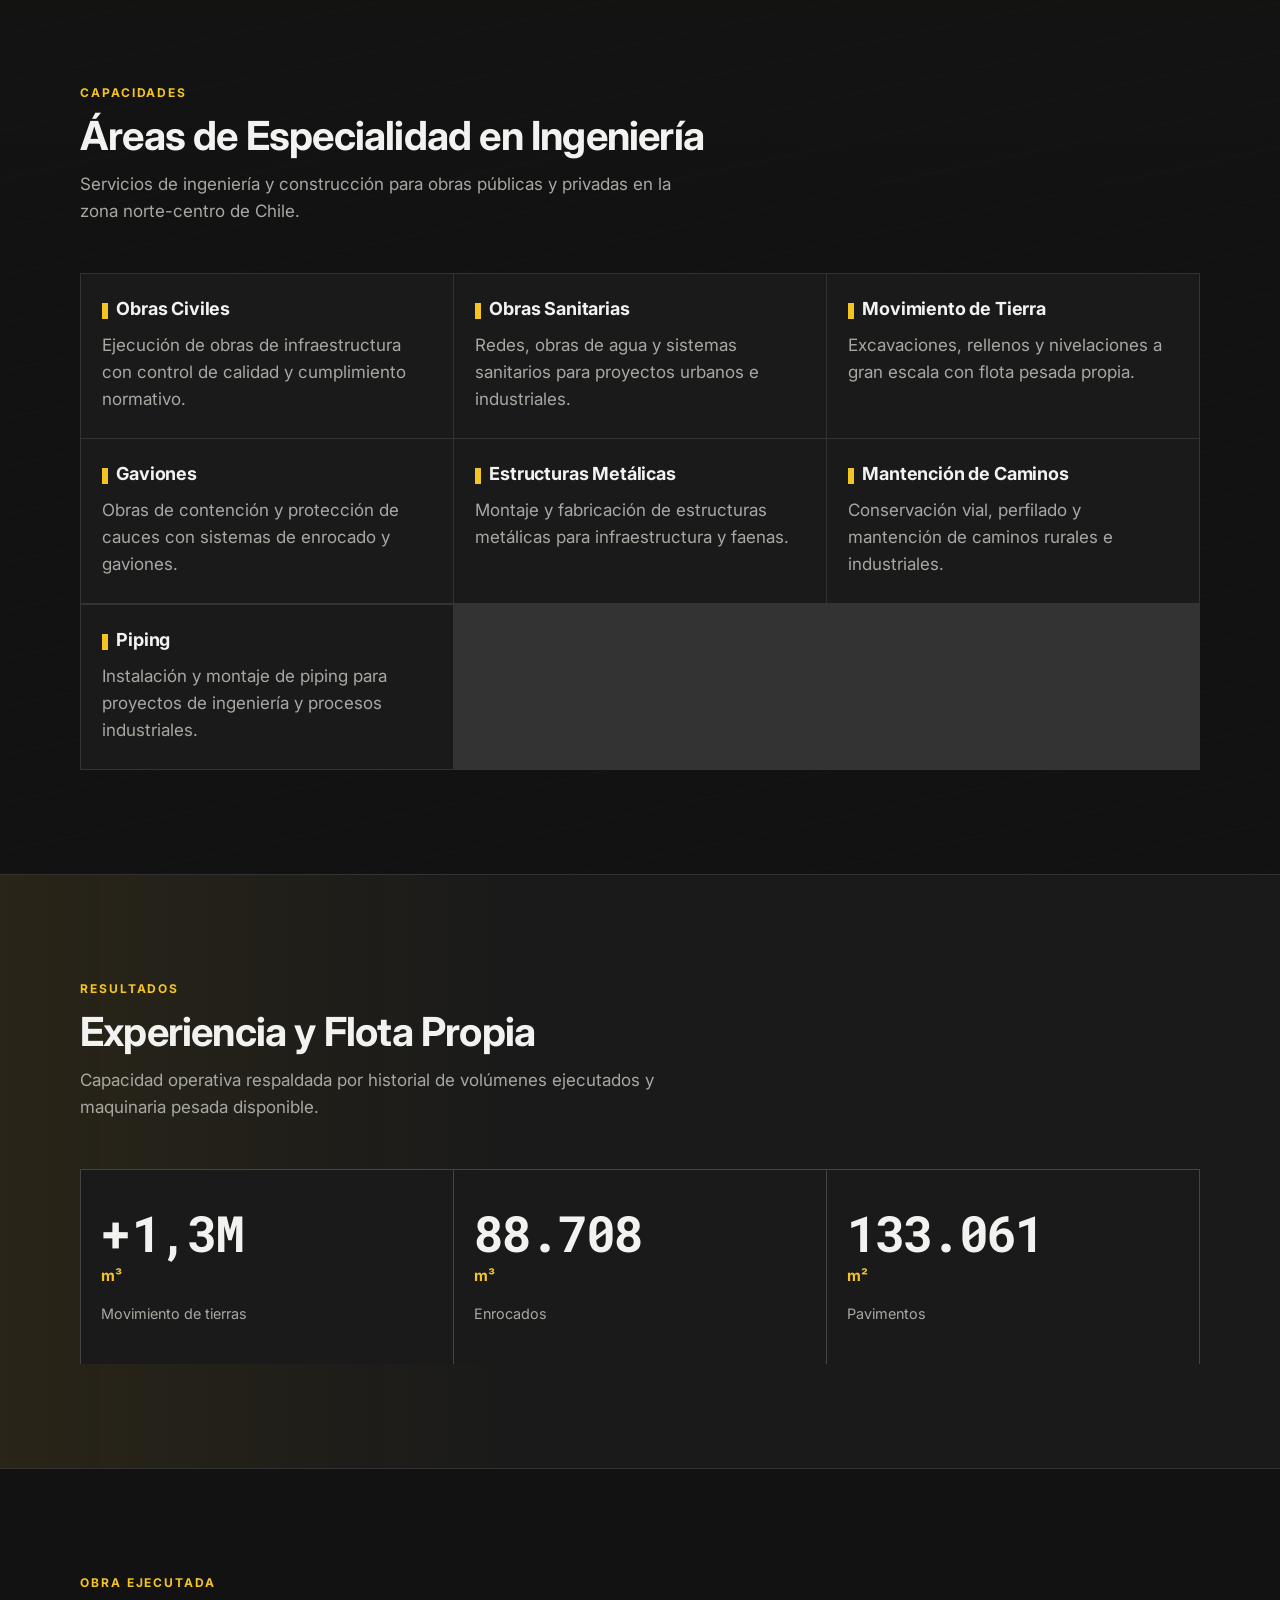
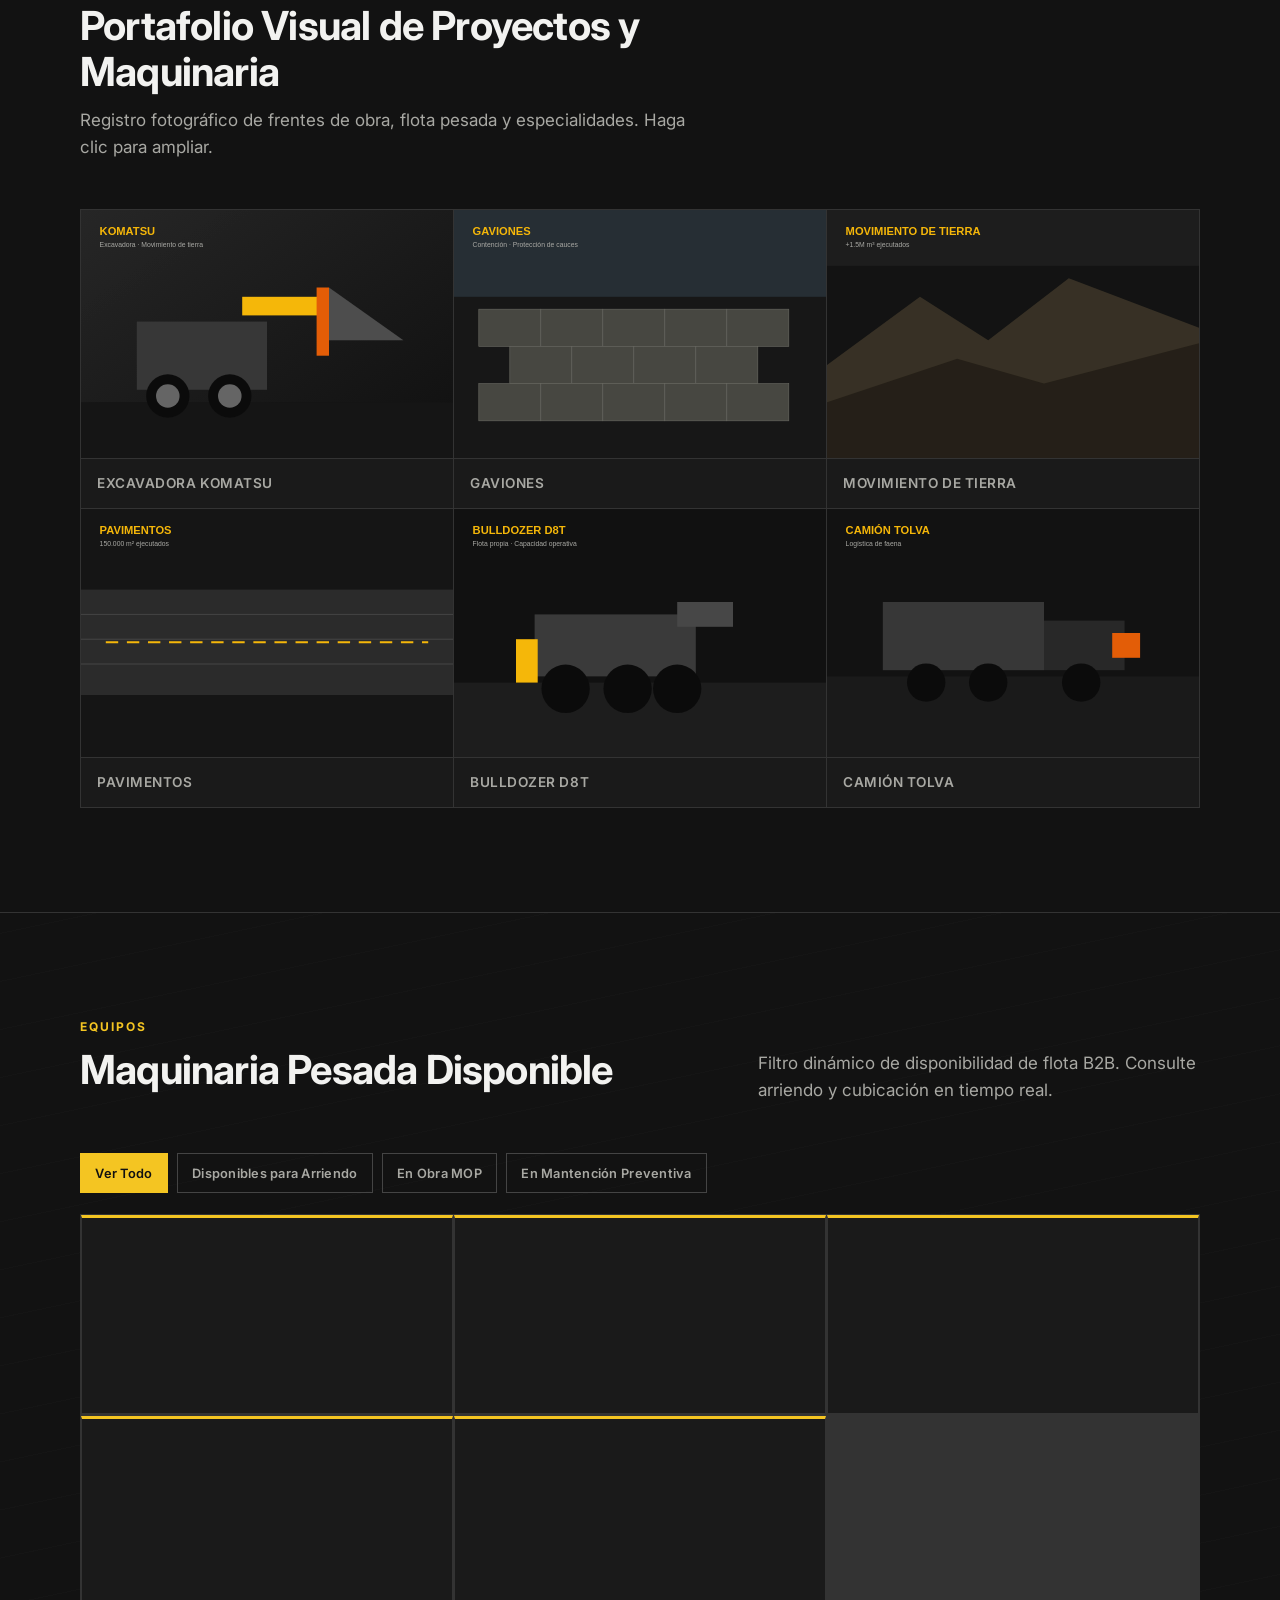
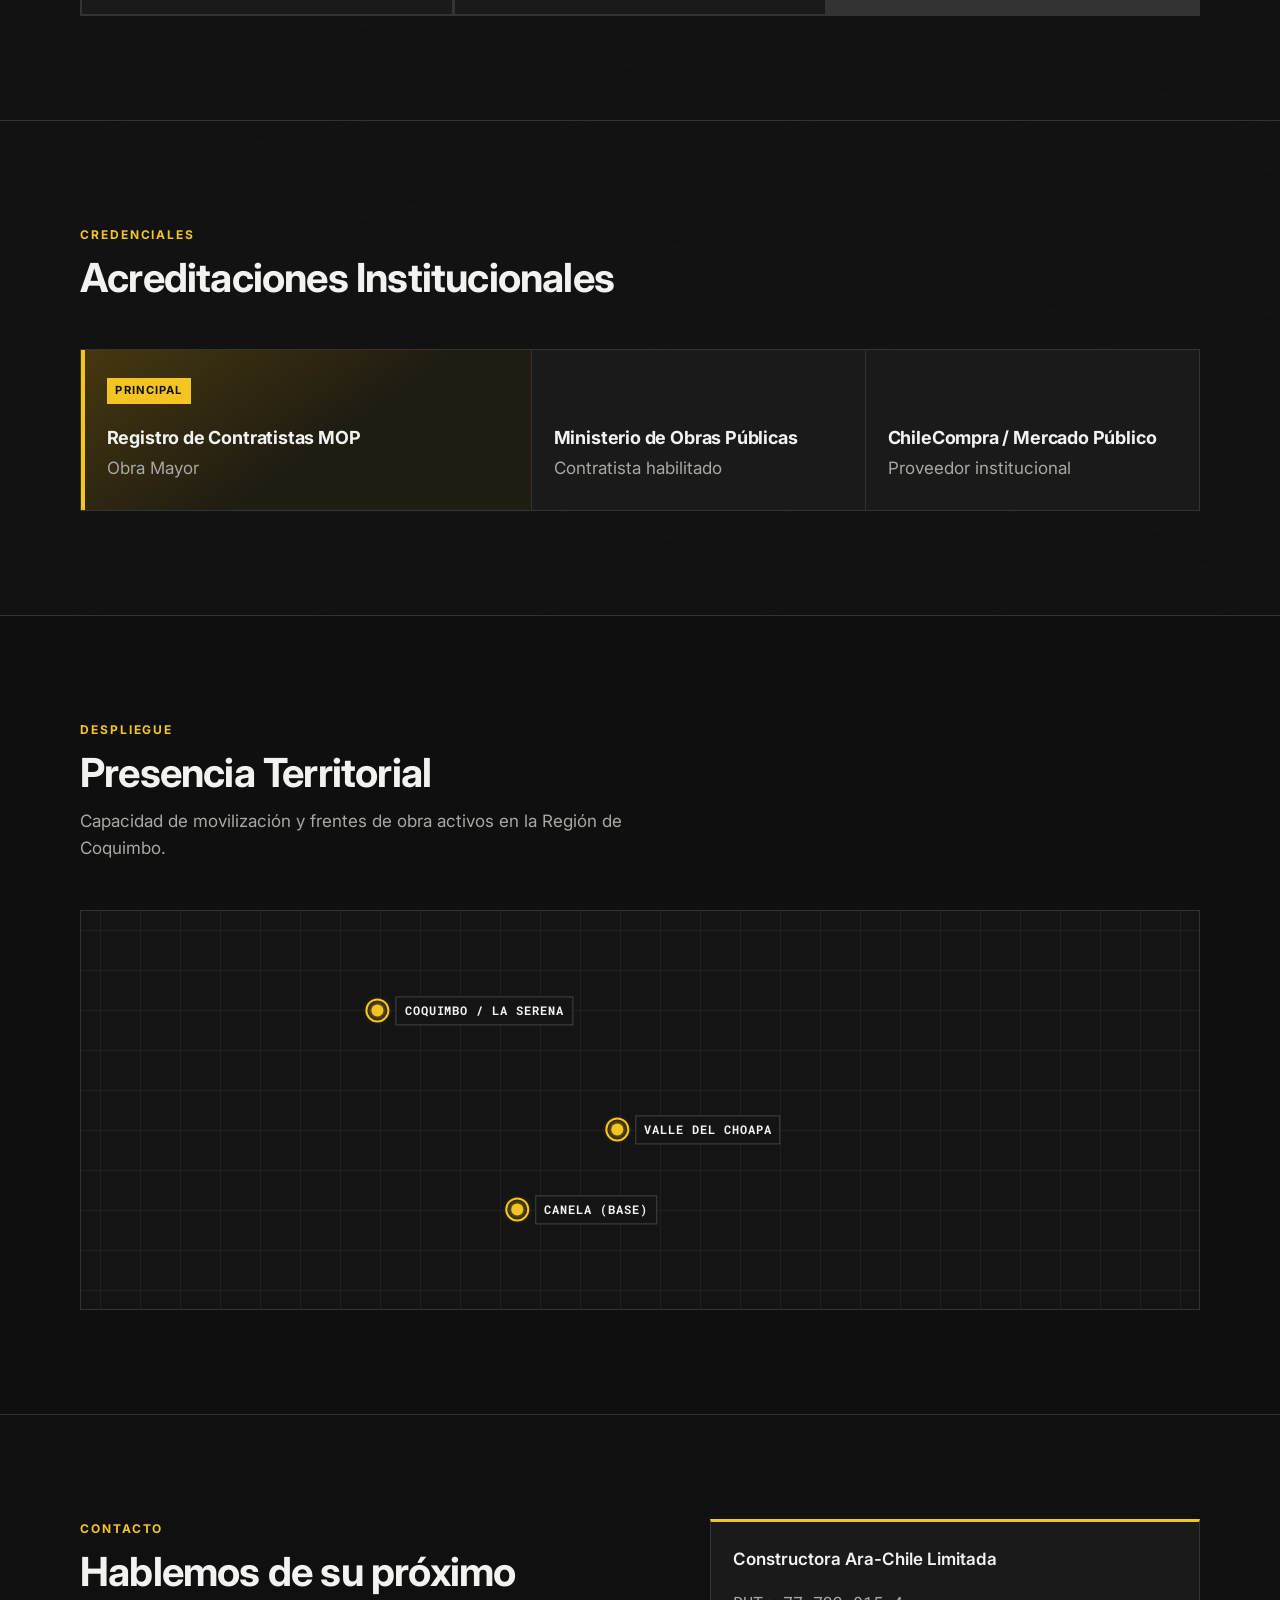
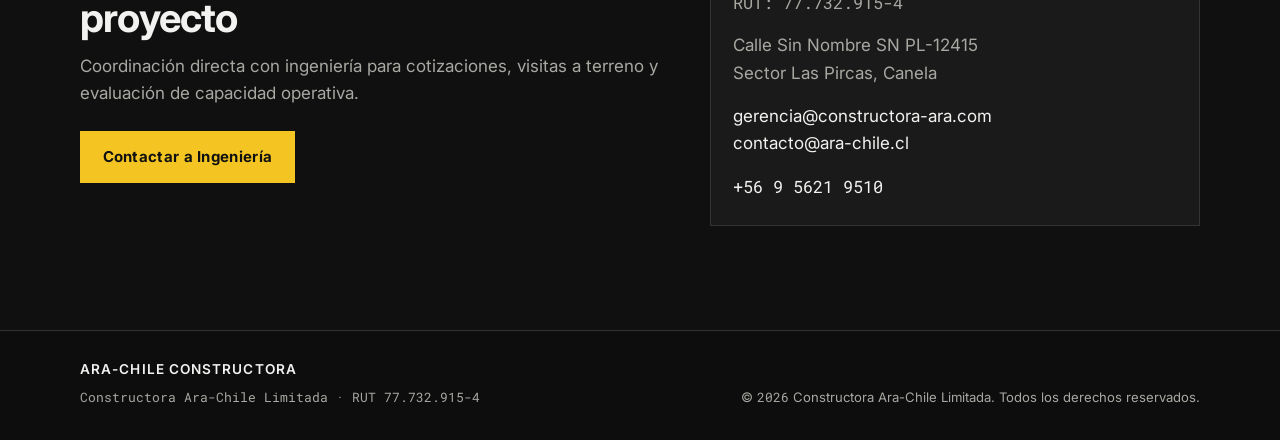
==== commit 37b70ec2: "feat: update sitemap and enhance index with service links for improved navigation" ====
--- a/index.html
+++ b/index.html
@@ -156,31 +156,31 @@
 
         <div class="specialty-grid">
           <article class="reveal">
-            <h3>Obras Civiles</h3>
+            <h3><a href="servicios/obras-civiles-gaviones.html" style="text-decoration: none; color: inherit;">Obras Civiles</a></h3>
             <p>Ejecución de obras de infraestructura con control de calidad y cumplimiento normativo.</p>
           </article>
           <article class="reveal">
-            <h3>Obras Sanitarias</h3>
+            <h3><a href="servicios/obras-sanitarias-piping.html" style="text-decoration: none; color: inherit;">Obras Sanitarias</a></h3>
             <p>Redes, obras de agua y sistemas sanitarios para proyectos urbanos e industriales.</p>
           </article>
           <article class="reveal">
-            <h3>Movimiento de Tierra</h3>
+            <h3><a href="servicios/movimiento-de-tierra.html" style="text-decoration: none; color: inherit;">Movimiento de Tierra</a></h3>
             <p>Excavaciones, rellenos y nivelaciones a gran escala con flota pesada propia.</p>
           </article>
           <article class="reveal">
-            <h3>Gaviones</h3>
+            <h3><a href="servicios/obras-civiles-gaviones.html" style="text-decoration: none; color: inherit;">Gaviones</a></h3>
             <p>Obras de contención y protección de cauces con sistemas de enrocado y gaviones.</p>
           </article>
           <article class="reveal">
-            <h3>Estructuras Metálicas</h3>
+            <h3><a href="servicios/obras-civiles-gaviones.html" style="text-decoration: none; color: inherit;">Estructuras Metálicas</a></h3>
             <p>Montaje y fabricación de estructuras metálicas para infraestructura y faenas.</p>
           </article>
           <article class="reveal">
-            <h3>Mantención de Caminos</h3>
+            <h3><a href="servicios/movimiento-de-tierra.html" style="text-decoration: none; color: inherit;">Mantención de Caminos</a></h3>
             <p>Conservación vial, perfilado y mantención de caminos rurales e industriales.</p>
           </article>
           <article class="specialty-wide reveal">
-            <h3>Piping</h3>
+            <h3><a href="servicios/obras-sanitarias-piping.html" style="text-decoration: none; color: inherit;">Piping</a></h3>
             <p>Instalación y montaje de piping para proyectos de ingeniería y procesos industriales.</p>
           </article>
         </div>
